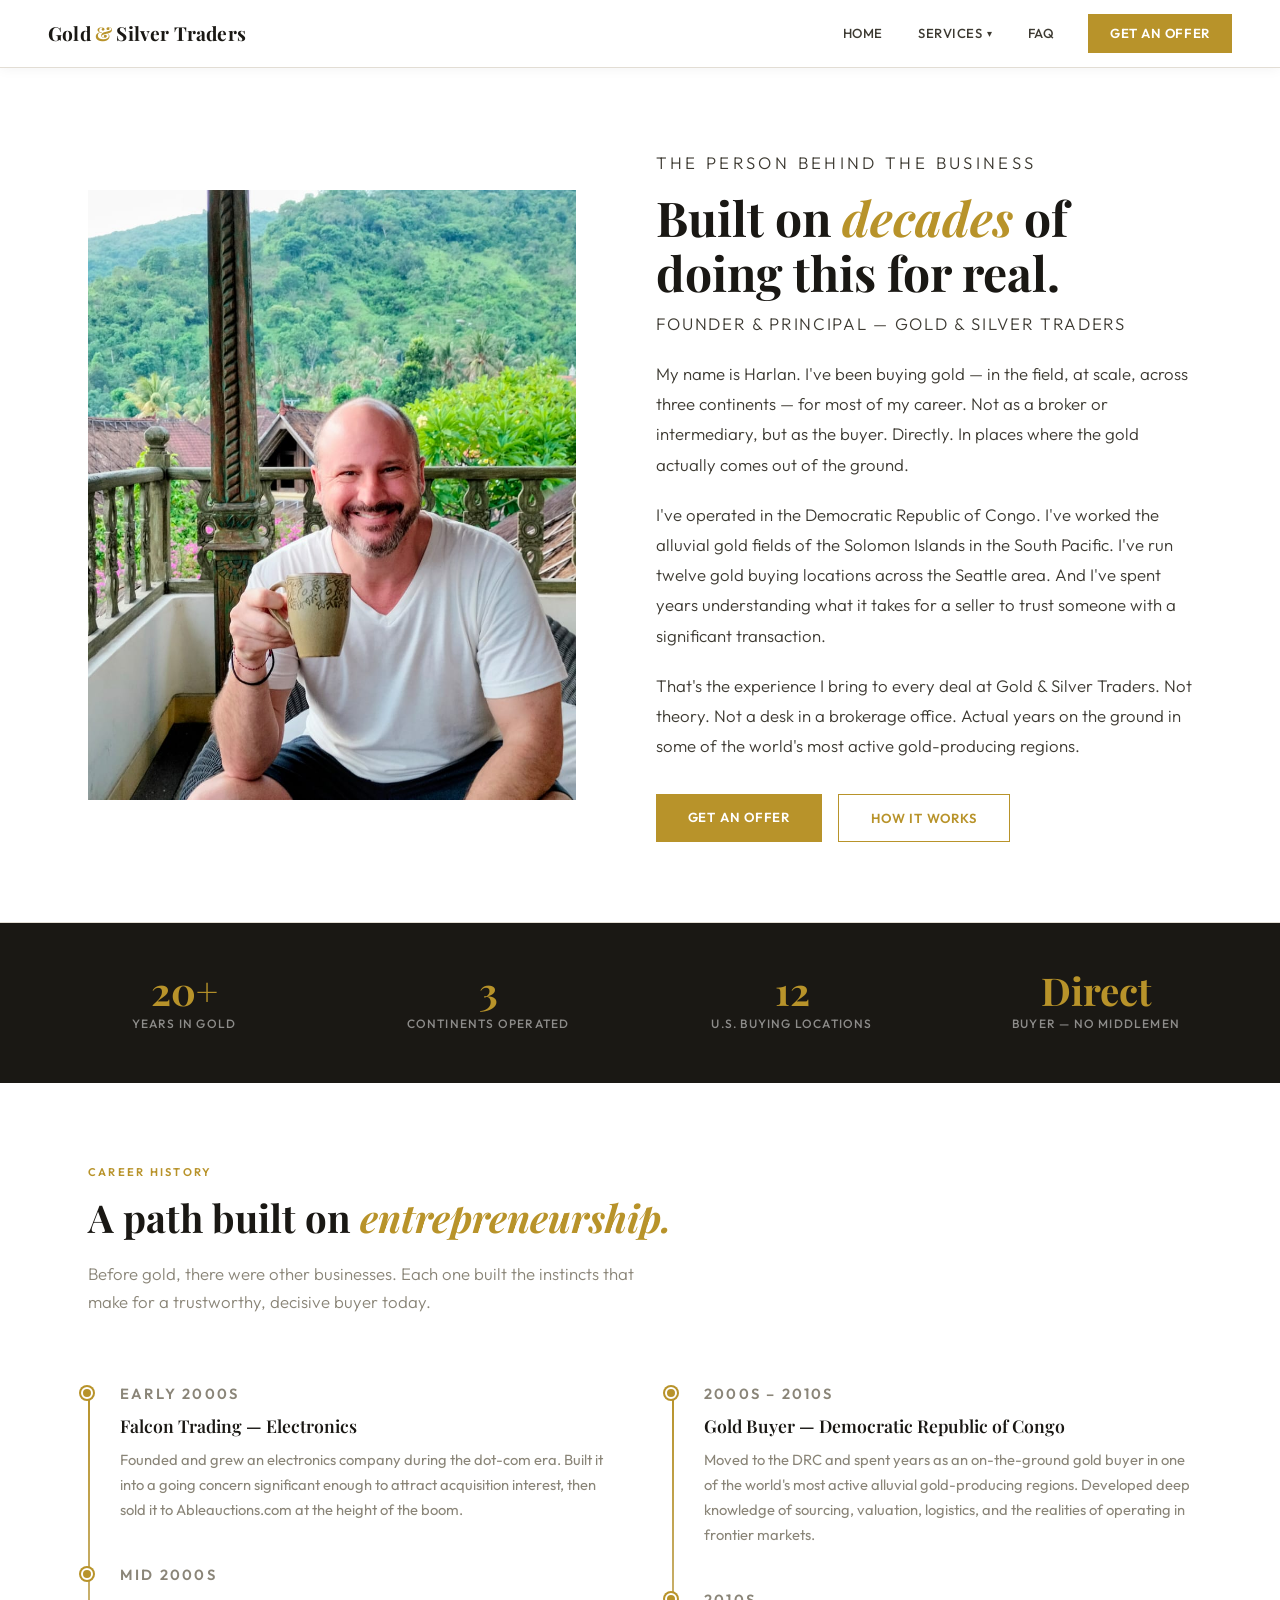
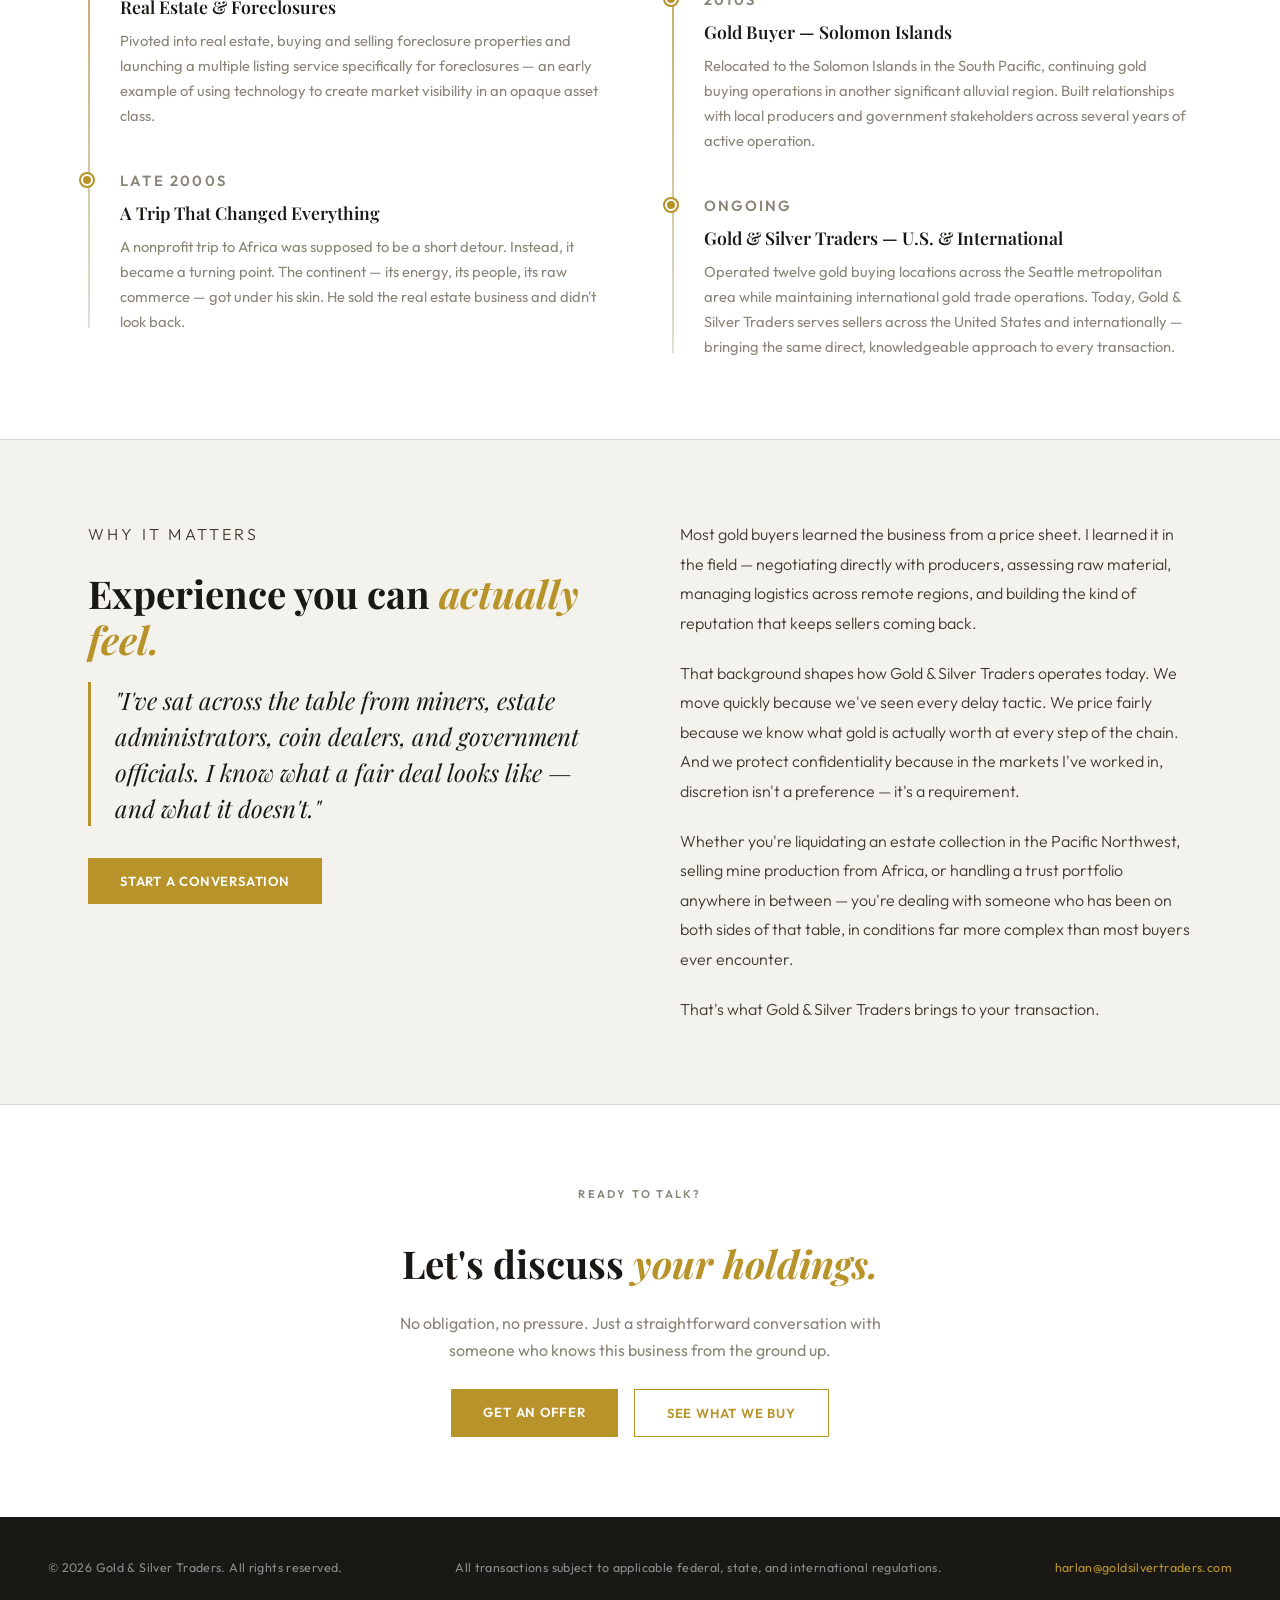
==== about.html @ 490fad1b "Add files via upload" ====
<!DOCTYPE html>
<html lang="en">
<head>
  <meta charset="UTF-8" />
  <meta name="viewport" content="width=device-width, initial-scale=1.0" />

  <!-- Primary SEO -->
  <title>About Harlan | Gold Buyer with 20+ Years Experience | Gold & Silver Traders</title>
  <meta name="description" content="Meet Harlan, founder of Gold & Silver Traders. A seasoned entrepreneur and gold buyer with hands-on experience in the Congo, Solomon Islands, and across the U.S. — bringing decades of real-world expertise to every transaction." />
  <meta name="keywords" content="gold buyer biography, experienced gold buyer, gold trader Africa, Solomon Islands gold buyer, gold buying expert, who buys gold in bulk, gold and silver traders about" />
  <link rel="canonical" href="https://www.goldsilvertraders.com/about.html" />
  <meta name="robots" content="index, follow" />
  <meta name="author" content="Gold & Silver Traders" />

  <!-- Open Graph -->
  <meta property="og:type" content="profile" />
  <meta property="og:title" content="About Harlan | Gold & Silver Traders" />
  <meta property="og:description" content="From the Congo to the Solomon Islands to Seattle — a gold buyer with real-world expertise spanning three continents." />
  <meta property="og:url" content="https://www.goldsilvertraders.com/about.html" />
  <meta property="og:site_name" content="Gold & Silver Traders" />
  <meta property="og:image" content="https://www.goldsilvertraders.com/harlan.jpeg" />

  <!-- Twitter Card -->
  <meta name="twitter:card" content="summary_large_image" />
  <meta name="twitter:title" content="About Harlan | Gold & Silver Traders" />
  <meta name="twitter:description" content="From the Congo to the Solomon Islands to Seattle — a gold buyer with real-world expertise spanning three continents." />
  <meta name="twitter:image" content="https://www.goldsilvertraders.com/harlan.jpeg" />

  <!-- Structured Data -->
  <script type="application/ld+json">
  {
    "@context": "https://schema.org",
    "@type": "Person",
    "name": "Harlan",
    "jobTitle": "Founder & Principal Gold Buyer",
    "worksFor": {
      "@type": "Organization",
      "name": "Gold & Silver Traders",
      "url": "https://www.goldsilvertraders.com"
    },
    "email": "harlan@goldsilvertraders.com",
    "description": "Entrepreneur and gold buyer with over two decades of experience operating in the Congo, Solomon Islands, and the United States.",
    "knowsAbout": ["Gold buying", "Precious metals trading", "Alluvial gold", "Bulk gold acquisition", "International gold trade"]
  }
  </script>

  <!-- Google tag (gtag.js) -->
  <script async src="https://www.googletagmanager.com/gtag/js?id=G-3B2HX35TWG"></script>
  <script>
    window.dataLayer = window.dataLayer || [];
    function gtag(){dataLayer.push(arguments);}
    gtag("js", new Date());
    gtag("config", "G-3B2HX35TWG");
  </script>

  <link rel="stylesheet" href="style.css" />

  <style>
    .about-hero {
      background: var(--white);
      border-bottom: 1px solid var(--border);
    }

    .about-hero-inner {
      max-width: 1200px;
      margin: 0 auto;
      padding: 5rem 3rem;
      display: grid;
      grid-template-columns: 1fr 1.1fr;
      gap: 5rem;
      align-items: center;
    }

    .about-photo-wrap {
      position: relative;
    }

    .about-photo-wrap img {
      width: 100%;
      display: block;
      object-fit: cover;
      aspect-ratio: 4/5;
    }

    .about-photo-wrap::after {
      content: '';
      position: absolute;
      bottom: -12px;
      right: -12px;
      width: 100%;
      height: 100%;
      border: 2px solid var(--gold-rule);
      z-index: -1;
    }

    .about-intro .section-label {
      margin-bottom: 0.75rem;
    }

    .about-intro h1 {
      font-family: 'Playfair Display', serif;
      font-size: clamp(2.2rem, 4vw, 3rem);
      font-weight: 700;
      color: var(--ink);
      line-height: 1.15;
      margin-bottom: 0.5rem;
    }

    .about-intro h1 em {
      font-style: italic;
      color: var(--gold);
    }

    .about-subtitle {
      font-family: 'Outfit', sans-serif;
      font-size: 0.82rem;
      font-weight: 600;
      letter-spacing: 0.1em;
      text-transform: uppercase;
      color: var(--muted);
      margin-bottom: 2rem;
    }

    .about-intro p {
      font-size: 1.05rem;
      color: var(--text);
      line-height: 1.8;
      font-weight: 300;
      margin-bottom: 1.25rem;
    }

    /* Timeline */
    .timeline {
      position: relative;
      padding-left: 2rem;
      margin-top: 1rem;
    }

    .timeline::before {
      content: '';
      position: absolute;
      left: 0;
      top: 6px;
      bottom: 6px;
      width: 2px;
      background: linear-gradient(to bottom, var(--gold), var(--border));
    }

    .timeline-item {
      position: relative;
      padding-bottom: 2.5rem;
    }

    .timeline-item:last-child {
      padding-bottom: 0;
    }

    .timeline-item::before {
      content: '';
      position: absolute;
      left: -2.45rem;
      top: 6px;
      width: 12px;
      height: 12px;
      border-radius: 50%;
      background: var(--gold);
      border: 2px solid var(--white);
      box-shadow: 0 0 0 2px var(--gold);
    }

    .timeline-date {
      font-family: 'Outfit', sans-serif;
      font-size: 0.68rem;
      font-weight: 600;
      letter-spacing: 0.15em;
      text-transform: uppercase;
      color: var(--gold);
      margin-bottom: 0.3rem;
    }

    .timeline-item h3 {
      font-family: 'Playfair Display', serif;
      font-size: 1.1rem;
      font-weight: 600;
      color: var(--ink);
      margin-bottom: 0.4rem;
    }

    .timeline-item p {
      font-size: 0.92rem;
      color: var(--muted);
      line-height: 1.7;
    }

    /* Stats bar */
    .stats-bar {
      background: var(--ink);
      padding: 3rem;
    }

    .stats-bar-inner {
      max-width: 1200px;
      margin: 0 auto;
      display: grid;
      grid-template-columns: repeat(auto-fit, minmax(180px, 1fr));
      gap: 2rem;
      text-align: center;
    }

    .stat-block {
      display: flex;
      flex-direction: column;
      gap: 0.3rem;
    }

    .stat-block .num {
      font-family: 'Playfair Display', serif;
      font-size: 2.4rem;
      font-weight: 700;
      color: var(--gold);
      line-height: 1;
    }

    .stat-block .label {
      font-size: 0.75rem;
      font-weight: 500;
      letter-spacing: 0.1em;
      text-transform: uppercase;
      color: rgba(255,255,255,0.5);
    }

    /* Philosophy */
    .philosophy {
      background: var(--bg-section);
      border-top: 1px solid var(--border);
      border-bottom: 1px solid var(--border);
    }

    .philosophy-inner {
      max-width: 1200px;
      margin: 0 auto;
      padding: 5rem 3rem;
      display: grid;
      grid-template-columns: 1fr 1fr;
      gap: 5rem;
      align-items: start;
    }

    .philosophy-inner p {
      font-size: 1rem;
      color: var(--text);
      line-height: 1.85;
      font-weight: 300;
      margin-bottom: 1.25rem;
    }

    .philosophy-inner p:last-child { margin-bottom: 0; }

    .pull-quote {
      font-family: 'Playfair Display', serif;
      font-size: 1.5rem;
      font-style: italic;
      color: var(--ink);
      line-height: 1.5;
      border-left: 3px solid var(--gold);
      padding-left: 1.5rem;
      margin-bottom: 2rem;
    }

    /* CTA section */
    .about-cta {
      max-width: 1200px;
      margin: 0 auto;
      padding: 5rem 3rem;
      display: flex;
      flex-direction: column;
      align-items: center;
      text-align: center;
      gap: 1.5rem;
    }

    .about-cta h2 { margin-bottom: 0; }
    .about-cta p { max-width: 500px; color: var(--muted); }

    /* Responsive */
    @media (max-width: 860px) {
      .about-hero-inner { grid-template-columns: 1fr; padding: 3rem 1.5rem; gap: 2.5rem; }
      .about-photo-wrap::after { display: none; }
      .about-photo-wrap img { aspect-ratio: 4/3; }
      .philosophy-inner { grid-template-columns: 1fr; padding: 3.5rem 1.5rem; gap: 2rem; }
      .stats-bar { padding: 2.5rem 1.5rem; }
      .about-cta { padding: 3.5rem 1.5rem; }
    }
  </style>
</head>
<body>

  <nav id="site-nav"></nav>

  <!-- ABOUT HERO -->
  <div class="about-hero">
    <div class="about-hero-inner">

      <div class="about-photo-wrap">
        <img src="harlan.jpeg" alt="Harlan, founder of Gold & Silver Traders, photographed in Indonesia" />
      </div>

      <div class="about-intro">
        <p class="section-label">The Person Behind the Business</p>
        <h1>Built on <em>decades</em> of doing this for real.</h1>
        <p class="about-subtitle">Founder &amp; Principal — Gold &amp; Silver Traders</p>

        <p>My name is Harlan. I've been buying gold — in the field, at scale, across three continents — for most of my career. Not as a broker or intermediary, but as the buyer. Directly. In places where the gold actually comes out of the ground.</p>

        <p>I've operated in the Democratic Republic of Congo. I've worked the alluvial gold fields of the Solomon Islands in the South Pacific. I've run twelve gold buying locations across the Seattle area. And I've spent years understanding what it takes for a seller to trust someone with a significant transaction.</p>

        <p>That's the experience I bring to every deal at Gold &amp; Silver Traders. Not theory. Not a desk in a brokerage office. Actual years on the ground in some of the world's most active gold-producing regions.</p>

        <div style="margin-top: 2rem; display: flex; gap: 1rem; flex-wrap: wrap;">
          <a href="contact.html" class="btn-primary">Get an Offer</a>
          <a href="how-it-works.html" class="btn-outline">How It Works</a>
        </div>
      </div>

    </div>
  </div>

  <!-- STATS BAR -->
  <div class="stats-bar">
    <div class="stats-bar-inner">
      <div class="stat-block">
        <span class="num">20+</span>
        <span class="label">Years in Gold</span>
      </div>
      <div class="stat-block">
        <span class="num">3</span>
        <span class="label">Continents Operated</span>
      </div>
      <div class="stat-block">
        <span class="num">12</span>
        <span class="label">U.S. Buying Locations</span>
      </div>
      <div class="stat-block">
        <span class="num">Direct</span>
        <span class="label">Buyer — No Middlemen</span>
      </div>
    </div>
  </div>

  <!-- TIMELINE -->
  <div class="section-light">
    <div class="section-inner">
      <p class="section-label">Career History</p>
      <h2>A path built on <em>entrepreneurship.</em></h2>
      <p class="section-lead">Before gold, there were other businesses. Each one built the instincts that make for a trustworthy, decisive buyer today.</p>

      <div style="display: grid; grid-template-columns: 1fr 1fr; gap: 4rem; margin-top: 2rem; align-items: start;">
        <div class="timeline">

          <div class="timeline-item">
            <p class="timeline-date">Early 2000s</p>
            <h3>Falcon Trading — Electronics</h3>
            <p>Founded and grew an electronics company during the dot-com era. Built it into a going concern significant enough to attract acquisition interest, then sold it to Ableauctions.com at the height of the boom.</p>
          </div>

          <div class="timeline-item">
            <p class="timeline-date">Mid 2000s</p>
            <h3>Real Estate & Foreclosures</h3>
            <p>Pivoted into real estate, buying and selling foreclosure properties and launching a multiple listing service specifically for foreclosures — an early example of using technology to create market visibility in an opaque asset class.</p>
          </div>

          <div class="timeline-item">
            <p class="timeline-date">Late 2000s</p>
            <h3>A Trip That Changed Everything</h3>
            <p>A nonprofit trip to Africa was supposed to be a short detour. Instead, it became a turning point. The continent — its energy, its people, its raw commerce — got under his skin. He sold the real estate business and didn't look back.</p>
          </div>

        </div>

        <div class="timeline">

          <div class="timeline-item">
            <p class="timeline-date">2000s – 2010s</p>
            <h3>Gold Buyer — Democratic Republic of Congo</h3>
            <p>Moved to the DRC and spent years as an on-the-ground gold buyer in one of the world's most active alluvial gold-producing regions. Developed deep knowledge of sourcing, valuation, logistics, and the realities of operating in frontier markets.</p>
          </div>

          <div class="timeline-item">
            <p class="timeline-date">2010s</p>
            <h3>Gold Buyer — Solomon Islands</h3>
            <p>Relocated to the Solomon Islands in the South Pacific, continuing gold buying operations in another significant alluvial region. Built relationships with local producers and government stakeholders across several years of active operation.</p>
          </div>

          <div class="timeline-item">
            <p class="timeline-date">Ongoing</p>
            <h3>Gold &amp; Silver Traders — U.S. &amp; International</h3>
            <p>Operated twelve gold buying locations across the Seattle metropolitan area while maintaining international gold trade operations. Today, Gold &amp; Silver Traders serves sellers across the United States and internationally — bringing the same direct, knowledgeable approach to every transaction.</p>
          </div>

        </div>
      </div>
    </div>
  </div>

  <!-- PHILOSOPHY -->
  <div class="philosophy">
    <div class="philosophy-inner">
      <div>
        <p class="section-label">Why It Matters</p>
        <h2>Experience you can <em>actually feel.</em></h2>
        <div class="pull-quote">
          "I've sat across the table from miners, estate administrators, coin dealers, and government officials. I know what a fair deal looks like — and what it doesn't."
        </div>
        <a href="contact.html" class="btn-primary">Start a Conversation</a>
      </div>
      <div>
        <p>Most gold buyers learned the business from a price sheet. I learned it in the field — negotiating directly with producers, assessing raw material, managing logistics across remote regions, and building the kind of reputation that keeps sellers coming back.</p>
        <p>That background shapes how Gold &amp; Silver Traders operates today. We move quickly because we've seen every delay tactic. We price fairly because we know what gold is actually worth at every step of the chain. And we protect confidentiality because in the markets I've worked in, discretion isn't a preference — it's a requirement.</p>
        <p>Whether you're liquidating an estate collection in the Pacific Northwest, selling mine production from Africa, or handling a trust portfolio anywhere in between — you're dealing with someone who has been on both sides of that table, in conditions far more complex than most buyers ever encounter.</p>
        <p>That's what Gold &amp; Silver Traders brings to your transaction.</p>
      </div>
    </div>
  </div>

  <!-- CTA -->
  <div class="section-light">
    <div class="about-cta">
      <p class="section-label">Ready to Talk?</p>
      <h2>Let's discuss <em>your holdings.</em></h2>
      <p>No obligation, no pressure. Just a straightforward conversation with someone who knows this business from the ground up.</p>
      <div style="display: flex; gap: 1rem; flex-wrap: wrap; justify-content: center;">
        <a href="contact.html" class="btn-primary">Get an Offer</a>
        <a href="what-we-buy.html" class="btn-outline">See What We Buy</a>
      </div>
    </div>
  </div>

  <footer id="site-footer"></footer>

  <script src="shared.js"></script>
  <script>renderNav('about'); renderFooter();</script>
</body>
</html>
---- style.css ----
/* ── GOOGLE FONTS ── */
@import url('https://fonts.googleapis.com/css2?family=Playfair+Display:wght@400;600;700&family=Outfit:wght@300;400;500;600&display=swap');

/* ── VARIABLES ── */
:root {
  --gold:        #B8932A;
  --gold-light:  #D4A940;
  --gold-pale:   #F5EDD6;
  --gold-rule:   rgba(184,147,42,0.2);
  --white:       #FFFFFF;
  --bg:          #FAFAF8;
  --bg-section:  #F4F2ED;
  --ink:         #1A1814;
  --text:        #3D3A32;
  --muted:       #8A8578;
  --border:      #E2DDD4;
}

*, *::before, *::after { box-sizing: border-box; margin: 0; padding: 0; }
html { scroll-behavior: smooth; }

body {
  background: var(--bg);
  color: var(--text);
  font-family: 'Outfit', sans-serif;
  font-size: 16px;
  line-height: 1.7;
}

/* ── NAV ── */
nav {
  position: sticky;
  top: 0;
  z-index: 900;
  background: var(--white);
  border-bottom: 1px solid var(--border);
  display: flex;
  justify-content: space-between;
  align-items: center;
  padding: 0 3rem;
  height: 68px;
  box-shadow: 0 1px 12px rgba(0,0,0,0.05);
}

.nav-logo {
  font-family: 'Playfair Display', serif;
  font-size: 1.2rem;
  font-weight: 700;
  color: var(--ink);
  text-decoration: none;
  letter-spacing: 0.01em;
}

.nav-logo span { color: var(--gold); }

.nav-links {
  display: flex;
  align-items: center;
  gap: 0;
  list-style: none;
}

.nav-links > li {
  position: relative;
}

.nav-links > li > a {
  display: flex;
  align-items: center;
  gap: 0.3rem;
  padding: 0 1.1rem;
  height: 68px;
  font-size: 0.82rem;
  font-weight: 500;
  letter-spacing: 0.04em;
  text-transform: uppercase;
  color: var(--text);
  text-decoration: none;
  transition: color 0.2s;
  white-space: nowrap;
}

.nav-links > li > a:hover,
.nav-links > li > a.active { color: var(--gold); }

.nav-links > li > a .chevron {
  font-size: 0.6rem;
  transition: transform 0.2s;
}

/* Dropdown */
.dropdown {
  position: absolute;
  top: 100%;
  left: 0;
  background: var(--white);
  border: 1px solid var(--border);
  border-top: 2px solid var(--gold);
  min-width: 200px;
  box-shadow: 0 8px 32px rgba(0,0,0,0.1);
  opacity: 0;
  pointer-events: none;
  transform: translateY(6px);
  transition: opacity 0.2s, transform 0.2s;
}

.nav-links > li:hover .dropdown {
  opacity: 1;
  pointer-events: all;
  transform: translateY(0);
}

.nav-links > li:hover .chevron {
  transform: rotate(180deg);
}

.dropdown a {
  display: block;
  padding: 0.75rem 1.25rem;
  font-size: 0.82rem;
  font-weight: 400;
  color: var(--text);
  text-decoration: none;
  border-bottom: 1px solid var(--border);
  transition: background 0.15s, color 0.15s;
}
.dropdown a:last-child { border-bottom: none; }
.dropdown a:hover { background: var(--gold-pale); color: var(--gold); }

.nav-cta {
  margin-left: 1rem;
  padding: 0.55rem 1.4rem !important;
  height: auto !important;
  background: var(--gold) !important;
  color: var(--white) !important;
  font-weight: 600 !important;
  transition: background 0.2s !important;
}
.nav-cta:hover { background: var(--gold-light) !important; color: var(--white) !important; }

/* Mobile nav toggle */
.nav-toggle {
  display: none;
  background: none;
  border: none;
  cursor: pointer;
  flex-direction: column;
  gap: 5px;
  padding: 4px;
}
.nav-toggle span {
  display: block;
  width: 24px;
  height: 2px;
  background: var(--ink);
  transition: all 0.2s;
}

/* ── HERO ── */
.hero {
  background: var(--white);
  border-bottom: 1px solid var(--border);
  padding: 6rem 3rem 5rem;
  display: grid;
  grid-template-columns: 1fr 1fr;
  gap: 4rem;
  align-items: center;
  max-width: 1200px;
  margin: 0 auto;
}

.hero-eyebrow {
  font-size: 0.72rem;
  font-weight: 600;
  letter-spacing: 0.18em;
  text-transform: uppercase;
  color: var(--gold);
  margin-bottom: 1.25rem;
}

.hero h1 {
  font-family: 'Playfair Display', serif;
  font-size: clamp(2.4rem, 4vw, 3.5rem);
  font-weight: 700;
  line-height: 1.15;
  color: var(--ink);
  margin-bottom: 1.5rem;
}

.hero h1 em {
  font-style: italic;
  color: var(--gold);
}

.hero-body {
  font-size: 1.05rem;
  color: var(--muted);
  margin-bottom: 2.5rem;
  max-width: 440px;
  font-weight: 300;
}

.hero-cta-group {
  display: flex;
  gap: 1rem;
  flex-wrap: wrap;
}

.hero-visual {
  background: var(--bg-section);
  border: 1px solid var(--border);
  border-left: 4px solid var(--gold);
  padding: 2.5rem;
  display: flex;
  flex-direction: column;
  gap: 1.5rem;
}

.stat-row {
  display: flex;
  flex-direction: column;
  gap: 0.25rem;
  padding-bottom: 1.5rem;
  border-bottom: 1px solid var(--border);
}
.stat-row:last-child { border-bottom: none; padding-bottom: 0; }

.stat-num {
  font-family: 'Playfair Display', serif;
  font-size: 2.2rem;
  font-weight: 700;
  color: var(--gold);
  line-height: 1;
}

.stat-label {
  font-size: 0.8rem;
  font-weight: 500;
  letter-spacing: 0.08em;
  text-transform: uppercase;
  color: var(--muted);
}

/* ── BUTTONS ── */
.btn-primary {
  display: inline-block;
  padding: 0.75rem 2rem;
  background: var(--gold);
  color: var(--white);
  font-family: 'Outfit', sans-serif;
  font-size: 0.82rem;
  font-weight: 600;
  letter-spacing: 0.06em;
  text-transform: uppercase;
  text-decoration: none;
  transition: background 0.2s, transform 0.15s;
}
.btn-primary:hover { background: var(--gold-light); transform: translateY(-1px); }

.btn-outline {
  display: inline-block;
  padding: 0.75rem 2rem;
  border: 1.5px solid var(--gold);
  color: var(--gold);
  font-family: 'Outfit', sans-serif;
  font-size: 0.82rem;
  font-weight: 600;
  letter-spacing: 0.06em;
  text-transform: uppercase;
  text-decoration: none;
  transition: all 0.2s;
}
.btn-outline:hover { background: var(--gold); color: var(--white); transform: translateY(-1px); }

/* ── SECTION WRAPPERS ── */
.section-light { background: var(--white); }
.section-tinted { background: var(--bg-section); }

.section-inner {
  max-width: 1200px;
  margin: 0 auto;
  padding: 5rem 3rem;
}

.section-label {
  font-size: 0.7rem;
  font-weight: 600;
  letter-spacing: 0.2em;
  text-transform: uppercase;
  color: var(--gold);
  margin-bottom: 0.75rem;
}

h2 {
  font-family: 'Playfair Display', serif;
  font-size: clamp(1.8rem, 3vw, 2.6rem);
  font-weight: 700;
  color: var(--ink);
  line-height: 1.2;
  margin-bottom: 1.25rem;
}

h2 em { font-style: italic; color: var(--gold); }

.section-lead {
  font-size: 1.05rem;
  color: var(--muted);
  font-weight: 300;
  max-width: 560px;
  margin-bottom: 3rem;
}

/* ── CARDS ── */
.card-grid {
  display: grid;
  grid-template-columns: repeat(auto-fit, minmax(260px, 1fr));
  gap: 1.5rem;
  margin-top: 2.5rem;
}

.card {
  background: var(--white);
  border: 1px solid var(--border);
  border-top: 3px solid var(--gold);
  padding: 2rem;
  transition: box-shadow 0.2s, transform 0.2s;
}
.card:hover { box-shadow: 0 8px 32px rgba(0,0,0,0.08); transform: translateY(-2px); }

.card-num {
  font-size: 0.65rem;
  font-weight: 600;
  letter-spacing: 0.15em;
  color: var(--gold);
  margin-bottom: 0.75rem;
}

.card h3 {
  font-family: 'Playfair Display', serif;
  font-size: 1.15rem;
  font-weight: 600;
  color: var(--ink);
  margin-bottom: 0.6rem;
}

.card p {
  font-size: 0.9rem;
  color: var(--muted);
  line-height: 1.7;
}

/* ── GOLD STRIP ── */
.gold-strip {
  background: var(--gold);
  color: var(--white);
  text-align: center;
  padding: 1.5rem 3rem;
  font-size: 0.9rem;
  font-weight: 500;
  letter-spacing: 0.03em;
}

.gold-strip strong { font-weight: 700; }

/* ── FAQ ── */
.faq-list { display: flex; flex-direction: column; }

.faq-item {
  border-bottom: 1px solid var(--border);
}

.faq-q {
  display: flex;
  justify-content: space-between;
  align-items: center;
  padding: 1.4rem 0;
  font-family: 'Playfair Display', serif;
  font-size: 1.05rem;
  font-weight: 600;
  color: var(--ink);
  cursor: pointer;
  gap: 1rem;
}

.faq-q .faq-icon {
  flex-shrink: 0;
  width: 24px;
  height: 24px;
  border: 1.5px solid var(--gold);
  color: var(--gold);
  display: flex;
  align-items: center;
  justify-content: center;
  font-size: 1rem;
  font-family: 'Outfit', sans-serif;
  font-weight: 300;
  transition: background 0.2s;
}

.faq-item.open .faq-q .faq-icon {
  background: var(--gold);
  color: var(--white);
}

.faq-a {
  display: none;
  padding-bottom: 1.4rem;
  font-size: 0.95rem;
  color: var(--muted);
  line-height: 1.8;
  max-width: 680px;
}

.faq-item.open .faq-a { display: block; }

/* ── CONTACT FORM ── */
.contact-grid {
  display: grid;
  grid-template-columns: 1fr 1.4fr;
  gap: 4rem;
  align-items: start;
}

.contact-info h2 { margin-bottom: 1rem; }
.contact-info p { color: var(--muted); font-size: 0.98rem; margin-bottom: 2rem; }

.contact-detail { display: flex; flex-direction: column; gap: 1.25rem; }

.c-row { display: flex; flex-direction: column; gap: 0.2rem; }

.c-label {
  font-size: 0.65rem;
  font-weight: 600;
  letter-spacing: 0.18em;
  text-transform: uppercase;
  color: var(--gold);
}

.c-value {
  font-family: 'Playfair Display', serif;
  font-size: 1.05rem;
  color: var(--ink);
}
.c-value a { color: var(--ink); text-decoration: none; }
.c-value a:hover { color: var(--gold); }

.form-card {
  background: var(--white);
  border: 1px solid var(--border);
  padding: 2.5rem;
}

.form-card h3 {
  font-family: 'Playfair Display', serif;
  font-size: 1.3rem;
  font-weight: 600;
  color: var(--ink);
  margin-bottom: 1.75rem;
  padding-bottom: 1rem;
  border-bottom: 1px solid var(--border);
}

.form-row { display: flex; flex-direction: column; gap: 1.1rem; }

.form-field { display: flex; flex-direction: column; gap: 0.35rem; }

label {
  font-size: 0.7rem;
  font-weight: 600;
  letter-spacing: 0.1em;
  text-transform: uppercase;
  color: var(--muted);
}

input, select, textarea {
  background: var(--bg);
  border: 1px solid var(--border);
  color: var(--ink);
  font-family: 'Outfit', sans-serif;
  font-size: 0.95rem;
  padding: 0.7rem 0.9rem;
  outline: none;
  transition: border-color 0.2s;
  width: 100%;
}
input:focus, select:focus, textarea:focus { border-color: var(--gold); }
textarea { min-height: 110px; resize: vertical; }

.form-submit {
  margin-top: 0.5rem;
  width: 100%;
  padding: 0.9rem;
  background: var(--gold);
  color: var(--white);
  border: none;
  font-family: 'Outfit', sans-serif;
  font-size: 0.82rem;
  font-weight: 600;
  letter-spacing: 0.1em;
  text-transform: uppercase;
  cursor: pointer;
  transition: background 0.2s;
}
.form-submit:hover { background: var(--gold-light); }

/* ── PAGE HERO (inner pages) ── */
.page-hero {
  background: var(--ink);
  padding: 4rem 3rem;
  text-align: center;
}

.page-hero h1 {
  font-family: 'Playfair Display', serif;
  font-size: clamp(2rem, 4vw, 3rem);
  font-weight: 700;
  color: var(--white);
  margin-bottom: 0.75rem;
}

.page-hero h1 em { font-style: italic; color: var(--gold-light); }

.page-hero p {
  font-size: 1rem;
  color: rgba(255,255,255,0.6);
  max-width: 520px;
  margin: 0 auto;
  font-weight: 300;
}

/* ── FOOTER ── */
footer {
  background: var(--ink);
  color: rgba(255,255,255,0.5);
  padding: 2.5rem 3rem;
  display: flex;
  justify-content: space-between;
  align-items: center;
  flex-wrap: wrap;
  gap: 1rem;
}

footer a { color: var(--gold); text-decoration: none; }
footer a:hover { text-decoration: underline; }

footer p { font-size: 0.78rem; letter-spacing: 0.03em; }

/* ── ANIMATIONS ── */
@keyframes fadeUp {
  from { opacity: 0; transform: translateY(20px); }
  to   { opacity: 1; transform: translateY(0); }
}
.fade-up { animation: fadeUp 0.7s ease forwards; }
.fade-up-2 { animation: fadeUp 0.7s 0.15s ease forwards; opacity: 0; }
.fade-up-3 { animation: fadeUp 0.7s 0.3s ease forwards; opacity: 0; }

/* ── RESPONSIVE ── */
@media (max-width: 860px) {
  nav { padding: 0 1.5rem; }
  .nav-links { display: none; flex-direction: column; position: absolute; top: 68px; left: 0; right: 0; background: var(--white); border-bottom: 1px solid var(--border); padding: 1rem 0; }
  .nav-links.open { display: flex; }
  .nav-links > li > a { height: auto; padding: 0.75rem 1.5rem; }
  .dropdown { position: static; opacity: 1; pointer-events: all; transform: none; box-shadow: none; border: none; border-left: 3px solid var(--gold-pale); margin-left: 1.5rem; }
  .nav-toggle { display: flex; }
  .hero { grid-template-columns: 1fr; padding: 3rem 1.5rem; gap: 2.5rem; }
  .section-inner { padding: 3.5rem 1.5rem; }
  .contact-grid { grid-template-columns: 1fr; gap: 2.5rem; }
  footer { padding: 2rem 1.5rem; flex-direction: column; align-items: flex-start; }
}
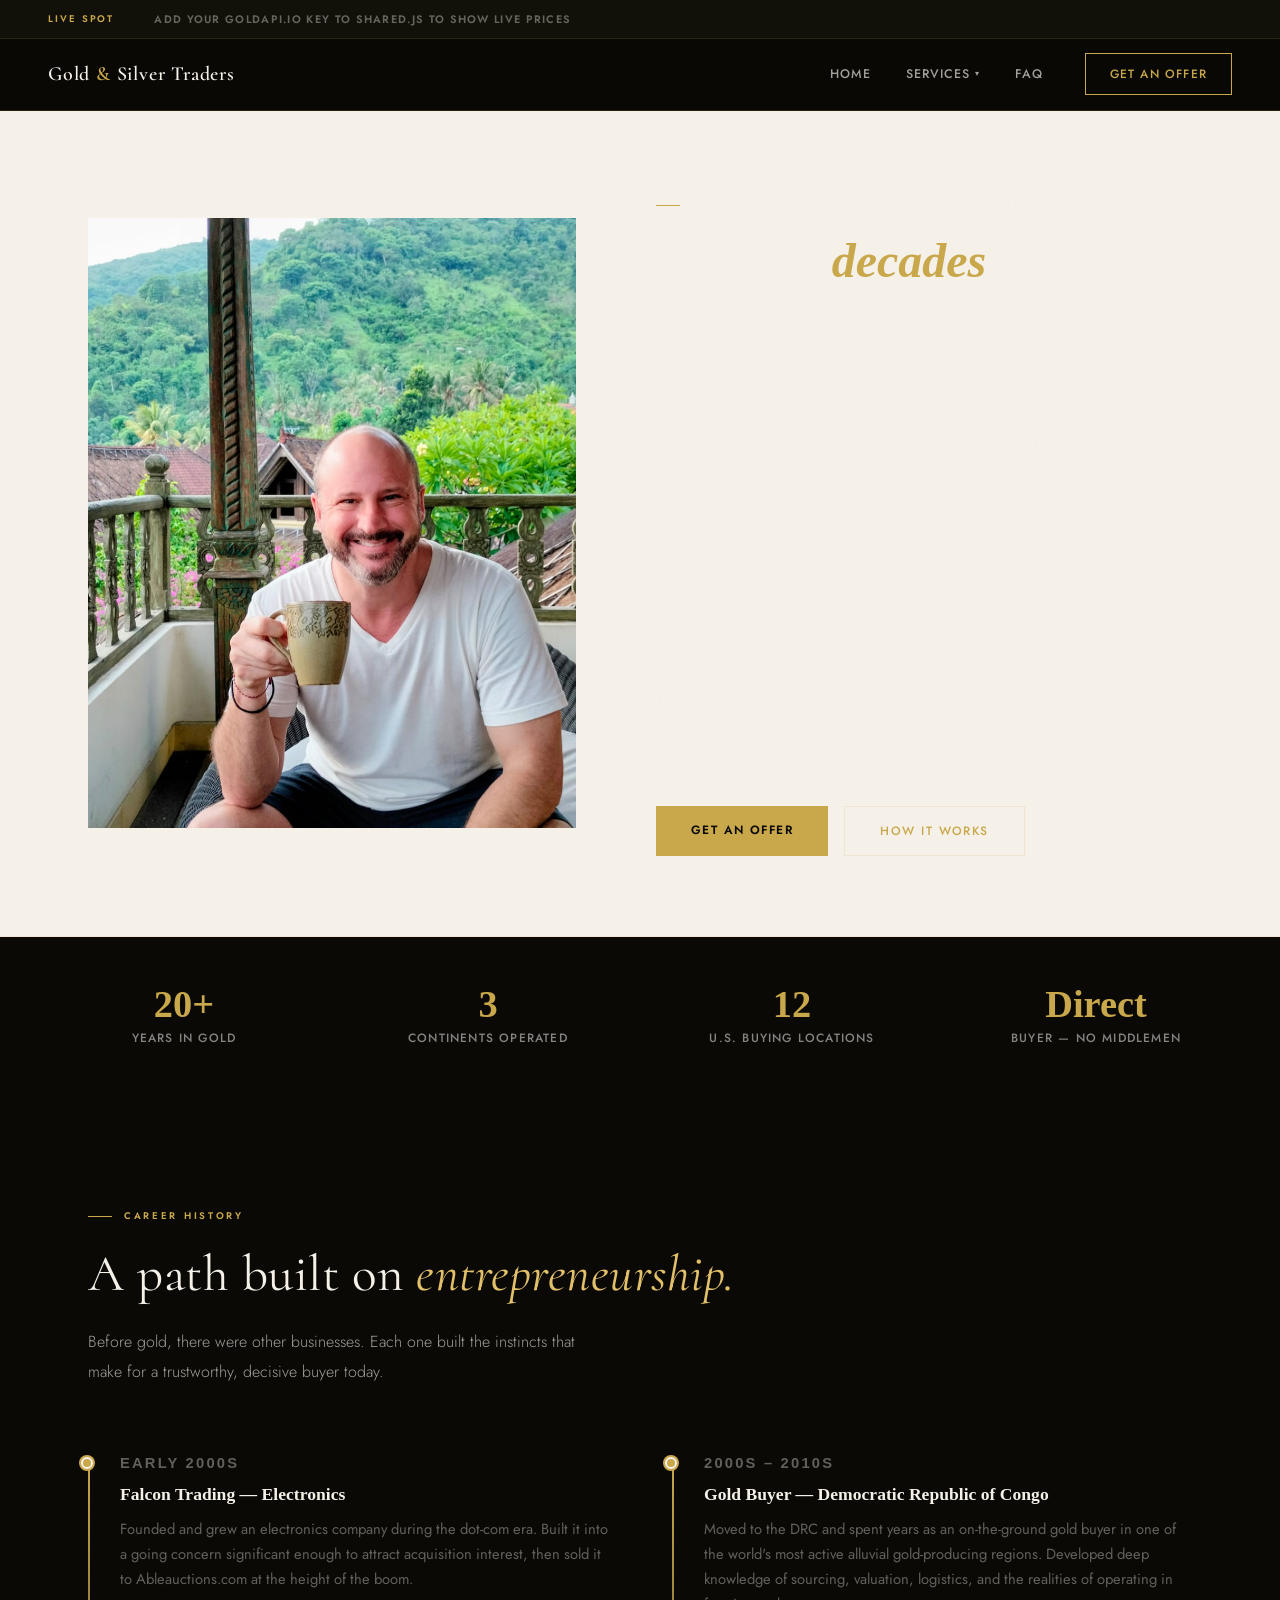
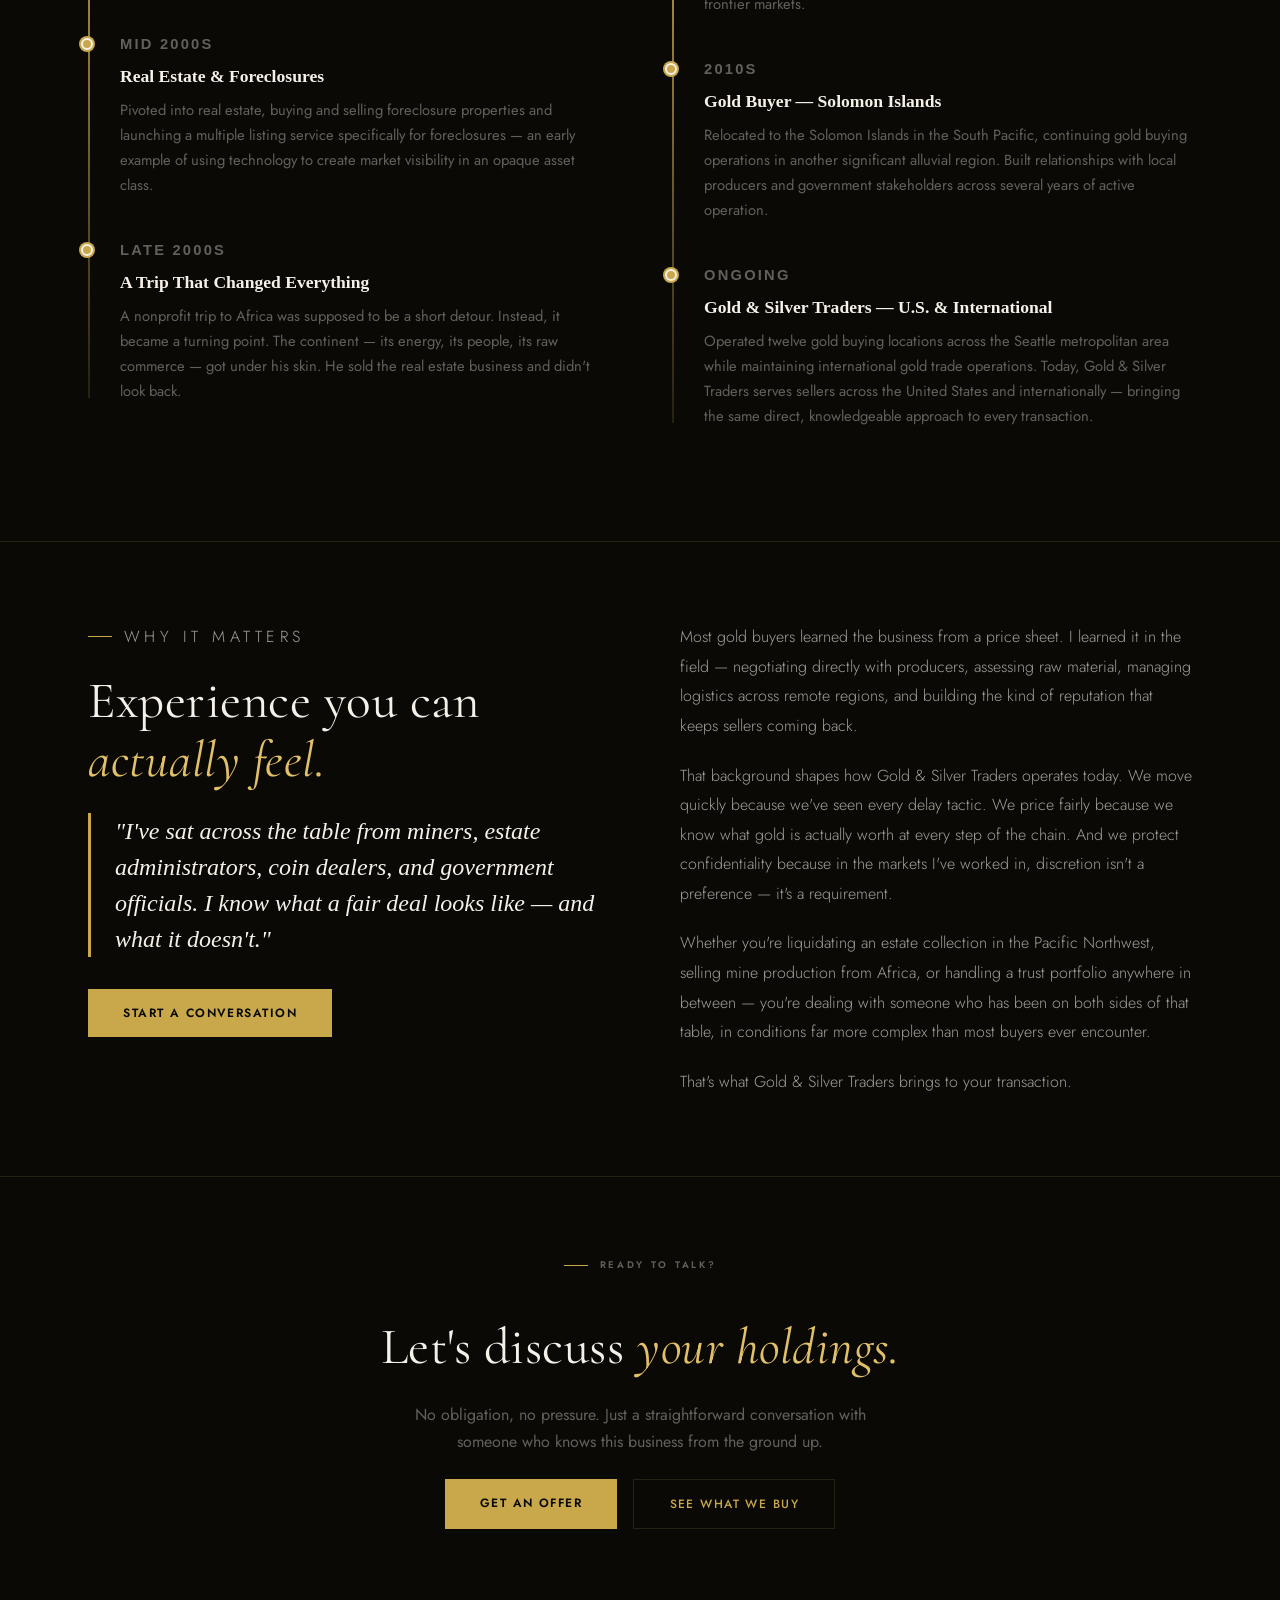
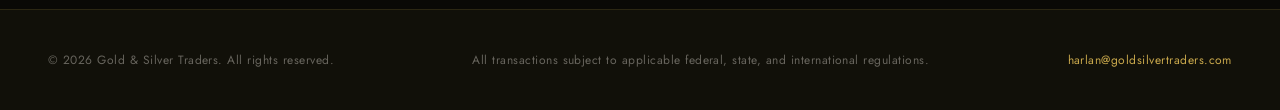
==== commit 87ab843e: "Add files via upload" ====
--- a/about.html
+++ b/about.html
@@ -295,7 +295,15 @@
 </head>
 <body>
 
-  <nav id="site-nav"></nav>
+    <!-- TICKER -->
+  <div class="ticker-bar">
+    <span class="ticker-label"><span class="ticker-dot"></span> Live Spot</span>
+    <div class="ticker-items" id="metals-ticker">
+      <div class="ticker-item"><span class="ticker-metal" style="color:var(--muted)">Loading prices...</span></div>
+    </div>
+  </div>
+
+<nav id="site-nav"></nav>
 
   <!-- ABOUT HERO -->
   <div class="about-hero">
@@ -438,6 +446,6 @@
   <footer id="site-footer"></footer>
 
   <script src="shared.js"></script>
-  <script>renderNav('about'); renderFooter();</script>
+  <script>renderTicker(); renderNav('about'); renderFooter();</script>
 </body>
 </html>
--- a/style.css
+++ b/style.css
@@ -1,30 +1,106 @@
 /* ── GOOGLE FONTS ── */
-@import url('https://fonts.googleapis.com/css2?family=Playfair+Display:wght@400;600;700&family=Outfit:wght@300;400;500;600&display=swap');
-
-/* ── VARIABLES ── */
+@import url('https://fonts.googleapis.com/css2?family=Cormorant:ital,wght@0,300;0,400;0,600;1,300;1,400;1,600&family=Jost:wght@300;400;500;600&display=swap');
+
 :root {
-  --gold:        #B8932A;
-  --gold-light:  #D4A940;
-  --gold-pale:   #F5EDD6;
-  --gold-rule:   rgba(184,147,42,0.2);
-  --white:       #FFFFFF;
-  --bg:          #FAFAF8;
-  --bg-section:  #F4F2ED;
-  --ink:         #1A1814;
-  --text:        #3D3A32;
-  --muted:       #8A8578;
-  --border:      #E2DDD4;
+  --gold:        #C9A84C;
+  --gold-light:  #E2C06A;
+  --gold-pale:   rgba(201,168,76,0.12);
+  --gold-rule:   rgba(201,168,76,0.25);
+  --black:       #0A0906;
+  --dark:        #111009;
+  --card:        #16140C;
+  --border:      rgba(201,168,76,0.15);
+  --border2:     rgba(255,255,255,0.06);
+  --white:       #F5F0E8;
+  --text:        rgba(245,240,232,0.65);
+  --muted:       rgba(245,240,232,0.38);
 }
 
 *, *::before, *::after { box-sizing: border-box; margin: 0; padding: 0; }
 html { scroll-behavior: smooth; }
 
 body {
-  background: var(--bg);
-  color: var(--text);
-  font-family: 'Outfit', sans-serif;
+  background: var(--black);
+  color: var(--white);
+  font-family: 'Jost', sans-serif;
   font-size: 16px;
   line-height: 1.7;
+  overflow-x: hidden;
+}
+
+/* ── TICKER BAR ── */
+.ticker-bar {
+  background: var(--dark);
+  border-bottom: 1px solid var(--border);
+  padding: 0.6rem 3rem;
+  display: flex;
+  align-items: center;
+  gap: 2.5rem;
+  overflow: hidden;
+  position: relative;
+  z-index: 950;
+  flex-wrap: wrap;
+}
+
+.ticker-label {
+  font-family: 'Jost', sans-serif;
+  font-size: 0.6rem;
+  font-weight: 600;
+  letter-spacing: 0.2em;
+  text-transform: uppercase;
+  color: var(--gold);
+  white-space: nowrap;
+  flex-shrink: 0;
+}
+
+.ticker-items {
+  display: flex;
+  gap: 2.5rem;
+  flex-wrap: wrap;
+}
+
+.ticker-item {
+  display: flex;
+  align-items: center;
+  gap: 0.6rem;
+  white-space: nowrap;
+}
+
+.ticker-metal {
+  font-family: 'Jost', sans-serif;
+  font-size: 0.68rem;
+  font-weight: 600;
+  letter-spacing: 0.12em;
+  text-transform: uppercase;
+  color: var(--muted);
+}
+
+.ticker-price {
+  font-family: 'Cormorant', serif;
+  font-size: 1rem;
+  font-weight: 600;
+  color: var(--white);
+}
+
+.ticker-change {
+  font-size: 0.7rem;
+  font-weight: 500;
+  padding: 0.1rem 0.4rem;
+}
+.ticker-change.up   { color: #4ADE80; }
+.ticker-change.down { color: #F87171; }
+
+.ticker-dot {
+  width: 5px; height: 5px;
+  border-radius: 50%;
+  background: var(--gold);
+  animation: pulse 2s infinite;
+  flex-shrink: 0;
+}
+
+@keyframes pulse {
+  0%, 100% { opacity: 1; }
+  50% { opacity: 0.3; }
 }
 
 /* ── NAV ── */
@@ -32,25 +108,25 @@
   position: sticky;
   top: 0;
   z-index: 900;
-  background: var(--white);
+  background: rgba(10,9,6,0.92);
+  backdrop-filter: blur(16px);
+  -webkit-backdrop-filter: blur(16px);
   border-bottom: 1px solid var(--border);
   display: flex;
   justify-content: space-between;
   align-items: center;
   padding: 0 3rem;
-  height: 68px;
-  box-shadow: 0 1px 12px rgba(0,0,0,0.05);
+  height: 72px;
 }
 
 .nav-logo {
-  font-family: 'Playfair Display', serif;
-  font-size: 1.2rem;
-  font-weight: 700;
-  color: var(--ink);
+  font-family: 'Cormorant', serif;
+  font-size: 1.25rem;
+  font-weight: 600;
+  color: var(--white);
   text-decoration: none;
-  letter-spacing: 0.01em;
-}
-
+  letter-spacing: 0.04em;
+}
 .nav-logo span { color: var(--gold); }
 
 .nav-links {
@@ -60,85 +136,79 @@
   list-style: none;
 }
 
-.nav-links > li {
-  position: relative;
-}
+.nav-links > li { position: relative; }
 
 .nav-links > li > a {
   display: flex;
   align-items: center;
   gap: 0.3rem;
   padding: 0 1.1rem;
-  height: 68px;
-  font-size: 0.82rem;
+  height: 72px;
+  font-family: 'Jost', sans-serif;
+  font-size: 0.78rem;
   font-weight: 500;
-  letter-spacing: 0.04em;
+  letter-spacing: 0.08em;
   text-transform: uppercase;
   color: var(--text);
   text-decoration: none;
   transition: color 0.2s;
   white-space: nowrap;
 }
-
 .nav-links > li > a:hover,
-.nav-links > li > a.active { color: var(--gold); }
-
-.nav-links > li > a .chevron {
-  font-size: 0.6rem;
-  transition: transform 0.2s;
-}
-
-/* Dropdown */
+.nav-links > li > a.active { color: var(--gold-light); }
+
+.chevron { font-size: 0.5rem; transition: transform 0.2s; }
+
 .dropdown {
   position: absolute;
   top: 100%;
   left: 0;
-  background: var(--white);
+  background: var(--card);
   border: 1px solid var(--border);
-  border-top: 2px solid var(--gold);
   min-width: 200px;
-  box-shadow: 0 8px 32px rgba(0,0,0,0.1);
+  box-shadow: 0 24px 48px rgba(0,0,0,0.6);
   opacity: 0;
   pointer-events: none;
   transform: translateY(6px);
   transition: opacity 0.2s, transform 0.2s;
 }
-
-.nav-links > li:hover .dropdown {
-  opacity: 1;
-  pointer-events: all;
-  transform: translateY(0);
-}
-
-.nav-links > li:hover .chevron {
-  transform: rotate(180deg);
-}
+.nav-links > li:hover .dropdown { opacity: 1; pointer-events: all; transform: translateY(0); }
+.nav-links > li:hover .chevron { transform: rotate(180deg); }
 
 .dropdown a {
   display: block;
-  padding: 0.75rem 1.25rem;
-  font-size: 0.82rem;
-  font-weight: 400;
+  padding: 0.8rem 1.25rem;
+  font-size: 0.75rem;
+  font-weight: 500;
+  letter-spacing: 0.08em;
+  text-transform: uppercase;
   color: var(--text);
   text-decoration: none;
-  border-bottom: 1px solid var(--border);
+  border-bottom: 1px solid var(--border2);
   transition: background 0.15s, color 0.15s;
 }
 .dropdown a:last-child { border-bottom: none; }
-.dropdown a:hover { background: var(--gold-pale); color: var(--gold); }
+.dropdown a:hover { background: var(--gold-pale); color: var(--gold-light); }
 
 .nav-cta {
-  margin-left: 1rem;
-  padding: 0.55rem 1.4rem !important;
+  margin-left: 1.5rem;
+  padding: 0.6rem 1.5rem !important;
   height: auto !important;
+  background: transparent !important;
+  border: 1px solid var(--gold) !important;
+  color: var(--gold) !important;
+  font-family: 'Jost', sans-serif !important;
+  font-weight: 500 !important;
+  font-size: 0.75rem !important;
+  letter-spacing: 0.1em !important;
+  text-transform: uppercase !important;
+  transition: background 0.2s, color 0.2s !important;
+}
+.nav-cta:hover {
   background: var(--gold) !important;
-  color: var(--white) !important;
-  font-weight: 600 !important;
-  transition: background 0.2s !important;
-}
-.nav-cta:hover { background: var(--gold-light) !important; color: var(--white) !important; }
-
-/* Mobile nav toggle */
+  color: var(--black) !important;
+}
+
 .nav-toggle {
   display: none;
   background: none;
@@ -148,422 +218,333 @@
   gap: 5px;
   padding: 4px;
 }
-.nav-toggle span {
-  display: block;
-  width: 24px;
-  height: 2px;
-  background: var(--ink);
-  transition: all 0.2s;
-}
-
-/* ── HERO ── */
-.hero {
-  background: var(--white);
-  border-bottom: 1px solid var(--border);
-  padding: 6rem 3rem 5rem;
-  display: grid;
-  grid-template-columns: 1fr 1fr;
-  gap: 4rem;
-  align-items: center;
-  max-width: 1200px;
-  margin: 0 auto;
-}
-
-.hero-eyebrow {
-  font-size: 0.72rem;
-  font-weight: 600;
-  letter-spacing: 0.18em;
-  text-transform: uppercase;
-  color: var(--gold);
-  margin-bottom: 1.25rem;
-}
-
-.hero h1 {
-  font-family: 'Playfair Display', serif;
-  font-size: clamp(2.4rem, 4vw, 3.5rem);
-  font-weight: 700;
-  line-height: 1.15;
-  color: var(--ink);
-  margin-bottom: 1.5rem;
-}
-
-.hero h1 em {
-  font-style: italic;
-  color: var(--gold);
-}
-
-.hero-body {
-  font-size: 1.05rem;
-  color: var(--muted);
-  margin-bottom: 2.5rem;
-  max-width: 440px;
-  font-weight: 300;
-}
-
-.hero-cta-group {
-  display: flex;
-  gap: 1rem;
-  flex-wrap: wrap;
-}
-
-.hero-visual {
-  background: var(--bg-section);
-  border: 1px solid var(--border);
-  border-left: 4px solid var(--gold);
-  padding: 2.5rem;
-  display: flex;
-  flex-direction: column;
-  gap: 1.5rem;
-}
-
-.stat-row {
-  display: flex;
-  flex-direction: column;
-  gap: 0.25rem;
-  padding-bottom: 1.5rem;
-  border-bottom: 1px solid var(--border);
-}
-.stat-row:last-child { border-bottom: none; padding-bottom: 0; }
-
-.stat-num {
-  font-family: 'Playfair Display', serif;
-  font-size: 2.2rem;
-  font-weight: 700;
-  color: var(--gold);
-  line-height: 1;
-}
-
-.stat-label {
-  font-size: 0.8rem;
-  font-weight: 500;
-  letter-spacing: 0.08em;
-  text-transform: uppercase;
-  color: var(--muted);
-}
+.nav-toggle span { display: block; width: 22px; height: 1px; background: var(--white); transition: all 0.2s; }
 
 /* ── BUTTONS ── */
 .btn-primary {
   display: inline-block;
-  padding: 0.75rem 2rem;
+  padding: 0.85rem 2.2rem;
   background: var(--gold);
-  color: var(--white);
-  font-family: 'Outfit', sans-serif;
-  font-size: 0.82rem;
-  font-weight: 600;
-  letter-spacing: 0.06em;
+  color: var(--black);
+  font-family: 'Jost', sans-serif;
+  font-size: 0.75rem;
+  font-weight: 600;
+  letter-spacing: 0.12em;
   text-transform: uppercase;
   text-decoration: none;
   transition: background 0.2s, transform 0.15s;
 }
-.btn-primary:hover { background: var(--gold-light); transform: translateY(-1px); }
+.btn-primary:hover { background: var(--gold-light); transform: translateY(-2px); }
 
 .btn-outline {
   display: inline-block;
-  padding: 0.75rem 2rem;
-  border: 1.5px solid var(--gold);
+  padding: 0.85rem 2.2rem;
+  border: 1px solid var(--border);
   color: var(--gold);
-  font-family: 'Outfit', sans-serif;
-  font-size: 0.82rem;
-  font-weight: 600;
-  letter-spacing: 0.06em;
+  font-family: 'Jost', sans-serif;
+  font-size: 0.75rem;
+  font-weight: 500;
+  letter-spacing: 0.12em;
   text-transform: uppercase;
   text-decoration: none;
-  transition: all 0.2s;
-}
-.btn-outline:hover { background: var(--gold); color: var(--white); transform: translateY(-1px); }
-
-/* ── SECTION WRAPPERS ── */
-.section-light { background: var(--white); }
-.section-tinted { background: var(--bg-section); }
-
+  transition: border-color 0.2s, background 0.2s, transform 0.15s;
+}
+.btn-outline:hover { border-color: var(--gold); background: var(--gold-pale); transform: translateY(-2px); }
+
+/* ── SECTION BASE ── */
 .section-inner {
   max-width: 1200px;
   margin: 0 auto;
-  padding: 5rem 3rem;
+  padding: 7rem 3rem;
+  position: relative;
+  z-index: 1;
 }
 
 .section-label {
-  font-size: 0.7rem;
-  font-weight: 600;
-  letter-spacing: 0.2em;
+  font-family: 'Jost', sans-serif;
+  font-size: 0.6rem;
+  font-weight: 600;
+  letter-spacing: 0.28em;
   text-transform: uppercase;
   color: var(--gold);
-  margin-bottom: 0.75rem;
+  margin-bottom: 1.25rem;
+  display: flex;
+  align-items: center;
+  gap: 0.75rem;
+}
+.section-label::before {
+  content: '';
+  display: inline-block;
+  width: 24px;
+  height: 1px;
+  background: var(--gold);
 }
 
 h2 {
-  font-family: 'Playfair Display', serif;
-  font-size: clamp(1.8rem, 3vw, 2.6rem);
-  font-weight: 700;
-  color: var(--ink);
-  line-height: 1.2;
-  margin-bottom: 1.25rem;
-}
-
-h2 em { font-style: italic; color: var(--gold); }
+  font-family: 'Cormorant', serif;
+  font-size: clamp(2.4rem, 4vw, 3.5rem);
+  font-weight: 400;
+  color: var(--white);
+  line-height: 1.15;
+  margin-bottom: 1.5rem;
+  letter-spacing: 0.01em;
+}
+h2 em { font-style: italic; color: var(--gold-light); }
 
 .section-lead {
-  font-size: 1.05rem;
-  color: var(--muted);
+  font-size: 1rem;
+  color: var(--text);
   font-weight: 300;
-  max-width: 560px;
+  max-width: 520px;
   margin-bottom: 3rem;
+  line-height: 1.85;
 }
 
 /* ── CARDS ── */
+.card {
+  background: var(--card);
+  border: 1px solid var(--border2);
+  border-top: 1px solid var(--border);
+  padding: 2.25rem;
+  position: relative;
+  overflow: hidden;
+  transition: border-color 0.3s, transform 0.2s;
+}
+.card:hover { border-color: var(--gold-rule); transform: translateY(-3px); }
+
 .card-grid {
   display: grid;
   grid-template-columns: repeat(auto-fit, minmax(260px, 1fr));
-  gap: 1.5rem;
-  margin-top: 2.5rem;
-}
-
-.card {
-  background: var(--white);
-  border: 1px solid var(--border);
-  border-top: 3px solid var(--gold);
-  padding: 2rem;
-  transition: box-shadow 0.2s, transform 0.2s;
-}
-.card:hover { box-shadow: 0 8px 32px rgba(0,0,0,0.08); transform: translateY(-2px); }
+  gap: 1px;
+  background: var(--border2);
+  border: 1px solid var(--border2);
+  margin-top: 3rem;
+}
+.card-grid .card { border: none; }
 
 .card-num {
-  font-size: 0.65rem;
-  font-weight: 600;
-  letter-spacing: 0.15em;
+  font-family: 'Jost', sans-serif;
+  font-size: 0.58rem;
+  font-weight: 600;
+  letter-spacing: 0.2em;
   color: var(--gold);
-  margin-bottom: 0.75rem;
-}
-
+  margin-bottom: 1.25rem;
+}
 .card h3 {
-  font-family: 'Playfair Display', serif;
-  font-size: 1.15rem;
-  font-weight: 600;
-  color: var(--ink);
+  font-family: 'Cormorant', serif;
+  font-size: 1.3rem;
+  font-weight: 600;
+  color: var(--white);
   margin-bottom: 0.6rem;
 }
-
-.card p {
-  font-size: 0.9rem;
-  color: var(--muted);
-  line-height: 1.7;
-}
-
-/* ── GOLD STRIP ── */
+.card p { font-size: 0.9rem; color: var(--text); line-height: 1.75; }
+
+/* ── DIVIDER ── */
 .gold-strip {
-  background: var(--gold);
-  color: var(--white);
+  background: var(--dark);
+  border-top: 1px solid var(--border);
+  border-bottom: 1px solid var(--border);
   text-align: center;
   padding: 1.5rem 3rem;
-  font-size: 0.9rem;
-  font-weight: 500;
-  letter-spacing: 0.03em;
-}
-
-.gold-strip strong { font-weight: 700; }
+  font-size: 0.88rem;
+  color: var(--text);
+  position: relative;
+  z-index: 1;
+}
+.gold-strip strong { color: var(--gold-light); }
+.gold-strip a { color: var(--gold); text-decoration: none; }
+.gold-strip a:hover { text-decoration: underline; }
+
+/* ── PAGE HERO ── */
+.page-hero {
+  background: var(--dark);
+  border-bottom: 1px solid var(--border);
+  padding: 5rem 3rem 4.5rem;
+  text-align: center;
+  position: relative;
+  overflow: hidden;
+}
+.page-hero::after {
+  content: '';
+  position: absolute;
+  bottom: 0; left: 50%; transform: translateX(-50%);
+  width: 60%; height: 1px;
+  background: linear-gradient(90deg, transparent, var(--gold-rule), transparent);
+}
+.page-hero h1 {
+  font-family: 'Cormorant', serif;
+  font-size: clamp(2.5rem, 6vw, 4.5rem);
+  font-weight: 300;
+  color: var(--white);
+  margin-bottom: 1rem;
+  letter-spacing: 0.02em;
+  line-height: 1.1;
+}
+.page-hero h1 em { font-style: italic; color: var(--gold-light); }
+.page-hero p {
+  font-size: 1rem;
+  color: var(--text);
+  max-width: 480px;
+  margin: 0 auto;
+  font-weight: 300;
+}
 
 /* ── FAQ ── */
 .faq-list { display: flex; flex-direction: column; }
-
-.faq-item {
-  border-bottom: 1px solid var(--border);
-}
-
+.faq-item { border-bottom: 1px solid var(--border2); }
 .faq-q {
   display: flex;
   justify-content: space-between;
   align-items: center;
-  padding: 1.4rem 0;
-  font-family: 'Playfair Display', serif;
-  font-size: 1.05rem;
-  font-weight: 600;
-  color: var(--ink);
+  padding: 1.5rem 0;
+  font-family: 'Cormorant', serif;
+  font-size: 1.15rem;
+  font-weight: 600;
+  color: var(--white);
   cursor: pointer;
   gap: 1rem;
 }
-
-.faq-q .faq-icon {
+.faq-icon {
   flex-shrink: 0;
-  width: 24px;
-  height: 24px;
-  border: 1.5px solid var(--gold);
+  width: 24px; height: 24px;
+  border: 1px solid var(--border);
   color: var(--gold);
   display: flex;
   align-items: center;
   justify-content: center;
-  font-size: 1rem;
-  font-family: 'Outfit', sans-serif;
-  font-weight: 300;
+  font-size: 0.9rem;
+  font-family: 'Jost', sans-serif;
   transition: background 0.2s;
 }
-
-.faq-item.open .faq-q .faq-icon {
-  background: var(--gold);
-  color: var(--white);
-}
-
+.faq-item.open .faq-icon { background: var(--gold); color: var(--black); border-color: var(--gold); }
 .faq-a {
   display: none;
-  padding-bottom: 1.4rem;
-  font-size: 0.95rem;
-  color: var(--muted);
-  line-height: 1.8;
+  padding-bottom: 1.5rem;
+  font-size: 0.93rem;
+  color: var(--text);
+  line-height: 1.85;
   max-width: 680px;
 }
-
 .faq-item.open .faq-a { display: block; }
 
-/* ── CONTACT FORM ── */
+/* ── CONTACT ── */
 .contact-grid {
   display: grid;
   grid-template-columns: 1fr 1.4fr;
-  gap: 4rem;
+  gap: 5rem;
   align-items: start;
 }
-
-.contact-info h2 { margin-bottom: 1rem; }
-.contact-info p { color: var(--muted); font-size: 0.98rem; margin-bottom: 2rem; }
-
-.contact-detail { display: flex; flex-direction: column; gap: 1.25rem; }
-
-.c-row { display: flex; flex-direction: column; gap: 0.2rem; }
-
+.contact-info p { color: var(--text); font-size: 0.98rem; margin-bottom: 2rem; font-weight: 300; line-height: 1.85; }
+.contact-detail { display: flex; flex-direction: column; gap: 1.5rem; margin-top: 2.5rem; }
+.c-row { display: flex; flex-direction: column; gap: 0.3rem; }
 .c-label {
-  font-size: 0.65rem;
-  font-weight: 600;
-  letter-spacing: 0.18em;
+  font-family: 'Jost', sans-serif;
+  font-size: 0.6rem;
+  font-weight: 600;
+  letter-spacing: 0.22em;
   text-transform: uppercase;
   color: var(--gold);
 }
-
-.c-value {
-  font-family: 'Playfair Display', serif;
-  font-size: 1.05rem;
-  color: var(--ink);
-}
-.c-value a { color: var(--ink); text-decoration: none; }
-.c-value a:hover { color: var(--gold); }
+.c-value { font-family: 'Cormorant', serif; font-size: 1.1rem; color: var(--white); }
+.c-value a { color: var(--gold-light); text-decoration: none; }
+.c-value a:hover { text-decoration: underline; }
 
 .form-card {
-  background: var(--white);
+  background: var(--card);
   border: 1px solid var(--border);
   padding: 2.5rem;
 }
-
 .form-card h3 {
-  font-family: 'Playfair Display', serif;
-  font-size: 1.3rem;
-  font-weight: 600;
-  color: var(--ink);
+  font-family: 'Cormorant', serif;
+  font-size: 1.5rem;
+  font-weight: 600;
+  color: var(--white);
   margin-bottom: 1.75rem;
   padding-bottom: 1rem;
-  border-bottom: 1px solid var(--border);
-}
-
+  border-bottom: 1px solid var(--border2);
+}
 .form-row { display: flex; flex-direction: column; gap: 1.1rem; }
-
-.form-field { display: flex; flex-direction: column; gap: 0.35rem; }
+.form-field { display: flex; flex-direction: column; gap: 0.4rem; }
 
 label {
-  font-size: 0.7rem;
-  font-weight: 600;
-  letter-spacing: 0.1em;
+  font-family: 'Jost', sans-serif;
+  font-size: 0.6rem;
+  font-weight: 600;
+  letter-spacing: 0.15em;
   text-transform: uppercase;
   color: var(--muted);
 }
 
 input, select, textarea {
-  background: var(--bg);
-  border: 1px solid var(--border);
-  color: var(--ink);
-  font-family: 'Outfit', sans-serif;
+  background: rgba(255,255,255,0.04);
+  border: 1px solid var(--border2);
+  color: var(--white);
+  font-family: 'Jost', sans-serif;
   font-size: 0.95rem;
-  padding: 0.7rem 0.9rem;
+  padding: 0.75rem 1rem;
   outline: none;
   transition: border-color 0.2s;
   width: 100%;
 }
 input:focus, select:focus, textarea:focus { border-color: var(--gold); }
+select option { background: var(--card); }
 textarea { min-height: 110px; resize: vertical; }
 
 .form-submit {
   margin-top: 0.5rem;
   width: 100%;
-  padding: 0.9rem;
+  padding: 1rem;
   background: var(--gold);
-  color: var(--white);
+  color: var(--black);
   border: none;
-  font-family: 'Outfit', sans-serif;
-  font-size: 0.82rem;
-  font-weight: 600;
-  letter-spacing: 0.1em;
+  font-family: 'Jost', sans-serif;
+  font-size: 0.75rem;
+  font-weight: 600;
+  letter-spacing: 0.12em;
   text-transform: uppercase;
   cursor: pointer;
   transition: background 0.2s;
 }
 .form-submit:hover { background: var(--gold-light); }
 
-/* ── PAGE HERO (inner pages) ── */
-.page-hero {
-  background: var(--ink);
-  padding: 4rem 3rem;
-  text-align: center;
-}
-
-.page-hero h1 {
-  font-family: 'Playfair Display', serif;
-  font-size: clamp(2rem, 4vw, 3rem);
-  font-weight: 700;
-  color: var(--white);
-  margin-bottom: 0.75rem;
-}
-
-.page-hero h1 em { font-style: italic; color: var(--gold-light); }
-
-.page-hero p {
-  font-size: 1rem;
-  color: rgba(255,255,255,0.6);
-  max-width: 520px;
-  margin: 0 auto;
-  font-weight: 300;
-}
-
 /* ── FOOTER ── */
 footer {
-  background: var(--ink);
-  color: rgba(255,255,255,0.5);
+  background: var(--dark);
+  border-top: 1px solid var(--border);
   padding: 2.5rem 3rem;
   display: flex;
   justify-content: space-between;
   align-items: center;
   flex-wrap: wrap;
   gap: 1rem;
-}
-
+  position: relative;
+  z-index: 1;
+}
+footer p { font-size: 0.75rem; color: var(--muted); letter-spacing: 0.04em; }
 footer a { color: var(--gold); text-decoration: none; }
 footer a:hover { text-decoration: underline; }
-
-footer p { font-size: 0.78rem; letter-spacing: 0.03em; }
 
 /* ── ANIMATIONS ── */
 @keyframes fadeUp {
   from { opacity: 0; transform: translateY(20px); }
   to   { opacity: 1; transform: translateY(0); }
 }
-.fade-up { animation: fadeUp 0.7s ease forwards; }
-.fade-up-2 { animation: fadeUp 0.7s 0.15s ease forwards; opacity: 0; }
-.fade-up-3 { animation: fadeUp 0.7s 0.3s ease forwards; opacity: 0; }
+.fade-up   { animation: fadeUp 0.9s ease forwards; }
+.fade-up-2 { animation: fadeUp 0.9s 0.15s ease forwards; opacity: 0; }
+.fade-up-3 { animation: fadeUp 0.9s 0.3s ease forwards; opacity: 0; }
+.fade-up-4 { animation: fadeUp 0.9s 0.45s ease forwards; opacity: 0; }
 
 /* ── RESPONSIVE ── */
 @media (max-width: 860px) {
   nav { padding: 0 1.5rem; }
-  .nav-links { display: none; flex-direction: column; position: absolute; top: 68px; left: 0; right: 0; background: var(--white); border-bottom: 1px solid var(--border); padding: 1rem 0; }
+  .ticker-bar { padding: 0.6rem 1.5rem; gap: 1.5rem; }
+  .nav-links { display: none; flex-direction: column; position: absolute; top: 72px; left: 0; right: 0; background: var(--dark); border-bottom: 1px solid var(--border); padding: 1rem 0; }
   .nav-links.open { display: flex; }
   .nav-links > li > a { height: auto; padding: 0.75rem 1.5rem; }
-  .dropdown { position: static; opacity: 1; pointer-events: all; transform: none; box-shadow: none; border: none; border-left: 3px solid var(--gold-pale); margin-left: 1.5rem; }
+  .dropdown { position: static; opacity: 1; pointer-events: all; transform: none; box-shadow: none; border: none; border-left: 1px solid var(--gold-rule); margin-left: 1.5rem; }
   .nav-toggle { display: flex; }
-  .hero { grid-template-columns: 1fr; padding: 3rem 1.5rem; gap: 2.5rem; }
-  .section-inner { padding: 3.5rem 1.5rem; }
+  .section-inner { padding: 4rem 1.5rem; }
   .contact-grid { grid-template-columns: 1fr; gap: 2.5rem; }
   footer { padding: 2rem 1.5rem; flex-direction: column; align-items: flex-start; }
-}
+  .page-hero { padding: 3.5rem 1.5rem 3rem; }
+}
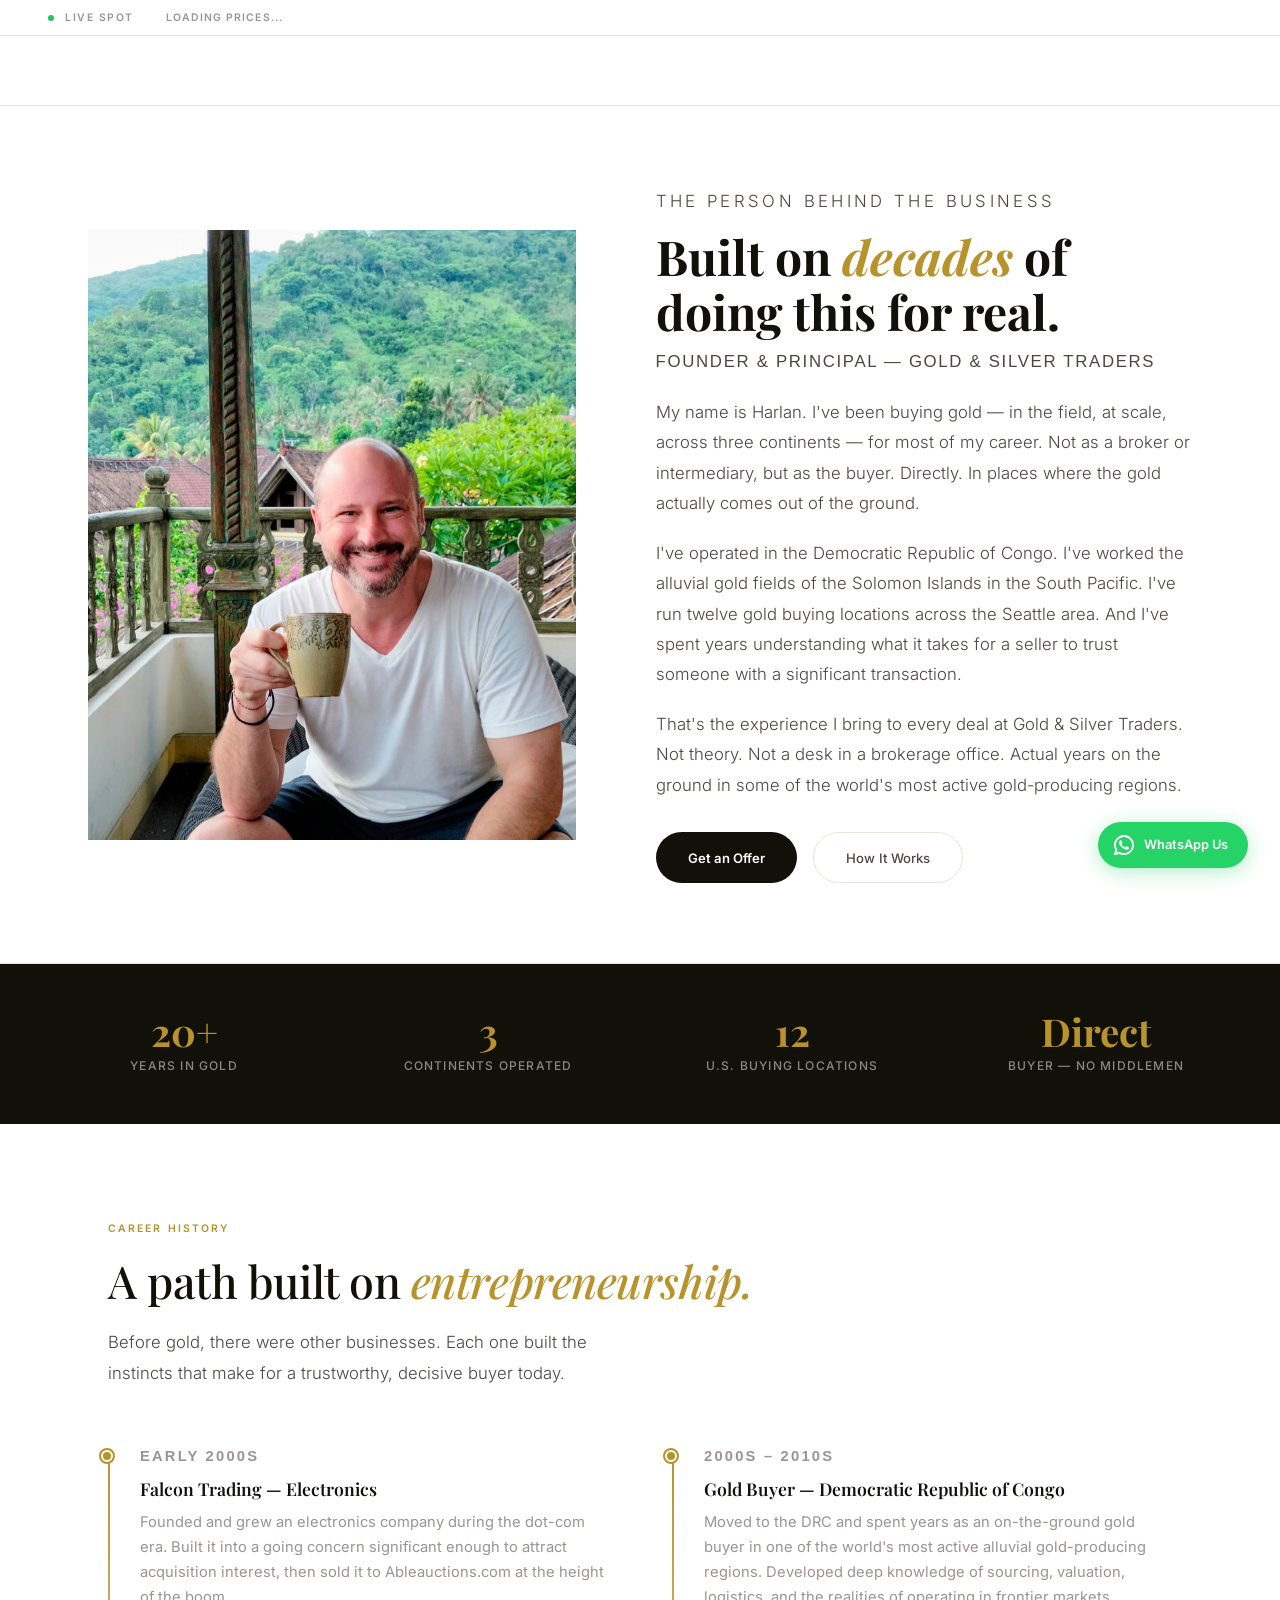
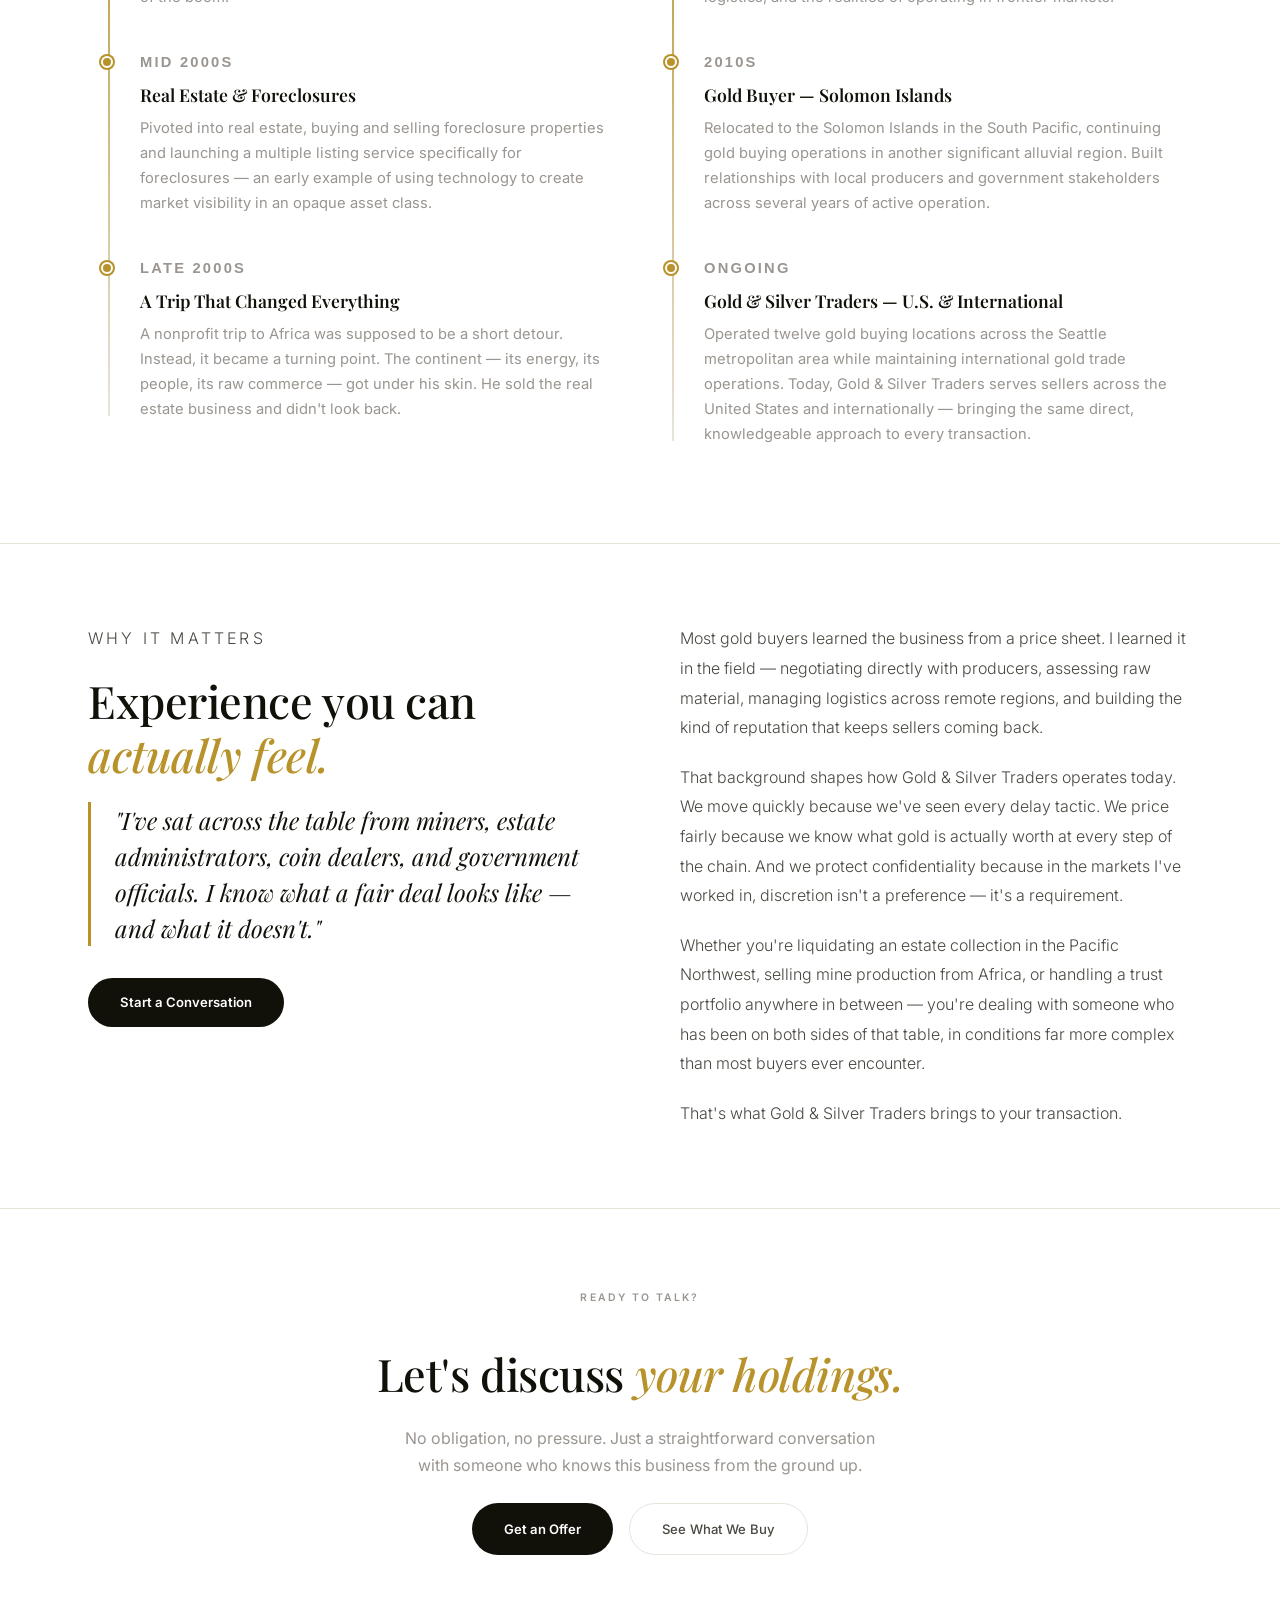
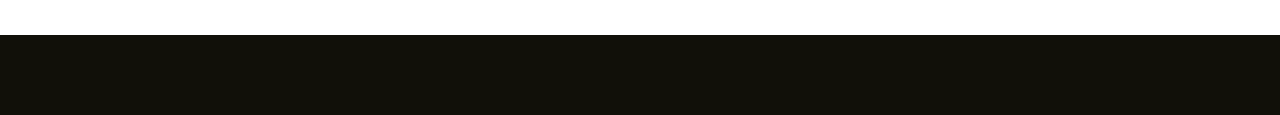
==== commit 27d00442: "Add files via upload" ====
--- a/about.html
+++ b/about.html
@@ -447,5 +447,10 @@
 
   <script src="shared.js"></script>
   <script>renderTicker(); renderNav('about'); renderFooter();</script>
+  <!-- WhatsApp Float -->
+  <a href="https://wa.me/14252691221" class="wa-float" target="_blank" rel="noopener" aria-label="Chat on WhatsApp">
+    <svg xmlns="http://www.w3.org/2000/svg" viewBox="0 0 24 24" fill="currentColor"><path d="M17.472 14.382c-.297-.149-1.758-.867-2.03-.967-.273-.099-.471-.148-.67.15-.197.297-.767.966-.94 1.164-.173.199-.347.223-.644.075-.297-.15-1.255-.463-2.39-1.475-.883-.788-1.48-1.761-1.653-2.059-.173-.297-.018-.458.13-.606.134-.133.298-.347.446-.52.149-.174.198-.298.298-.497.099-.198.05-.371-.025-.52-.075-.149-.669-1.612-.916-2.207-.242-.579-.487-.5-.669-.51-.173-.008-.371-.01-.57-.01-.198 0-.52.074-.792.372-.272.297-1.04 1.016-1.04 2.479 0 1.462 1.065 2.875 1.213 3.074.149.198 2.096 3.2 5.077 4.487.709.306 1.262.489 1.694.625.712.227 1.36.195 1.871.118.571-.085 1.758-.719 2.006-1.413.248-.694.248-1.289.173-1.413-.074-.124-.272-.198-.57-.347z"/><path d="M12 0C5.373 0 0 5.373 0 12c0 2.115.549 4.1 1.51 5.833L.057 23.215a.75.75 0 00.928.928l5.382-1.453A11.952 11.952 0 0012 24c6.627 0 12-5.373 12-12S18.627 0 12 0zm0 21.75a9.711 9.711 0 01-4.953-1.354l-.355-.211-3.676.993.992-3.588-.232-.37A9.712 9.712 0 012.25 12C2.25 6.615 6.615 2.25 12 2.25S21.75 6.615 21.75 12 17.385 21.75 12 21.75z"/></svg>
+    <span>WhatsApp Us</span>
+  </a>
 </body>
 </html>
--- a/style.css
+++ b/style.css
@@ -1,213 +1,156 @@
-/* ── GOOGLE FONTS ── */
-@import url('https://fonts.googleapis.com/css2?family=Cormorant:ital,wght@0,300;0,400;0,600;1,300;1,400;1,600&family=Jost:wght@300;400;500;600&display=swap');
+@import url('https://fonts.googleapis.com/css2?family=Playfair+Display:ital,wght@0,400;0,500;0,700;1,400;1,500&family=Inter:wght@300;400;500;600&display=swap');
 
 :root {
-  --gold:        #C9A84C;
-  --gold-light:  #E2C06A;
-  --gold-pale:   rgba(201,168,76,0.12);
-  --gold-rule:   rgba(201,168,76,0.25);
-  --black:       #0A0906;
-  --dark:        #111009;
-  --card:        #16140C;
-  --border:      rgba(201,168,76,0.15);
-  --border2:     rgba(255,255,255,0.06);
-  --white:       #F5F0E8;
-  --text:        rgba(245,240,232,0.65);
-  --muted:       rgba(245,240,232,0.38);
+  --gold:       #B8922A;
+  --gold-light: #D4A940;
+  --gold-pale:  #F9F4EA;
+  --white:      #FFFFFF;
+  --bg:         #FAFAF8;
+  --ink:        #111009;
+  --text:       #4A4740;
+  --muted:      #9A9590;
+  --border:     #E8E4DC;
+  --radius:     50px;
 }
 
 *, *::before, *::after { box-sizing: border-box; margin: 0; padding: 0; }
 html { scroll-behavior: smooth; }
 
 body {
-  background: var(--black);
-  color: var(--white);
-  font-family: 'Jost', sans-serif;
+  background: var(--white);
+  color: var(--ink);
+  font-family: 'Inter', sans-serif;
   font-size: 16px;
   line-height: 1.7;
   overflow-x: hidden;
 }
 
-/* ── TICKER BAR ── */
+/* ── TICKER ── */
 .ticker-bar {
-  background: var(--dark);
+  background: var(--white);
   border-bottom: 1px solid var(--border);
-  padding: 0.6rem 3rem;
-  display: flex;
-  align-items: center;
-  gap: 2.5rem;
-  overflow: hidden;
-  position: relative;
-  z-index: 950;
+  padding: 0.55rem 3rem;
+  display: flex;
+  align-items: center;
+  gap: 2rem;
   flex-wrap: wrap;
 }
+.ticker-dot {
+  width: 6px; height: 6px;
+  border-radius: 50%;
+  background: #22C55E;
+  display: inline-block;
+  margin-right: 0.4rem;
+  animation: pulse 2s infinite;
+}
+@keyframes pulse { 0%,100%{opacity:1} 50%{opacity:0.3} }
 
 .ticker-label {
-  font-family: 'Jost', sans-serif;
-  font-size: 0.6rem;
-  font-weight: 600;
-  letter-spacing: 0.2em;
+  font-size: 0.65rem;
+  font-weight: 600;
+  letter-spacing: 0.15em;
   text-transform: uppercase;
-  color: var(--gold);
+  color: var(--muted);
   white-space: nowrap;
   flex-shrink: 0;
 }
-
-.ticker-items {
-  display: flex;
-  gap: 2.5rem;
-  flex-wrap: wrap;
-}
-
-.ticker-item {
-  display: flex;
-  align-items: center;
-  gap: 0.6rem;
-  white-space: nowrap;
-}
-
-.ticker-metal {
-  font-family: 'Jost', sans-serif;
-  font-size: 0.68rem;
-  font-weight: 600;
-  letter-spacing: 0.12em;
-  text-transform: uppercase;
-  color: var(--muted);
-}
-
-.ticker-price {
-  font-family: 'Cormorant', serif;
-  font-size: 1rem;
-  font-weight: 600;
-  color: var(--white);
-}
-
-.ticker-change {
-  font-size: 0.7rem;
-  font-weight: 500;
-  padding: 0.1rem 0.4rem;
-}
-.ticker-change.up   { color: #4ADE80; }
-.ticker-change.down { color: #F87171; }
-
-.ticker-dot {
-  width: 5px; height: 5px;
-  border-radius: 50%;
-  background: var(--gold);
-  animation: pulse 2s infinite;
-  flex-shrink: 0;
-}
-
-@keyframes pulse {
-  0%, 100% { opacity: 1; }
-  50% { opacity: 0.3; }
-}
+.ticker-items { display: flex; gap: 2rem; flex-wrap: wrap; }
+.ticker-item { display: flex; align-items: center; gap: 0.5rem; white-space: nowrap; }
+.ticker-metal { font-size: 0.65rem; font-weight: 600; letter-spacing: 0.1em; text-transform: uppercase; color: var(--muted); }
+.ticker-price { font-family: 'Playfair Display', serif; font-size: 0.95rem; font-weight: 500; color: var(--ink); }
+.ticker-change { font-size: 0.68rem; font-weight: 500; }
+.ticker-change.up { color: #16A34A; }
+.ticker-change.down { color: #DC2626; }
 
 /* ── NAV ── */
 nav {
   position: sticky;
   top: 0;
   z-index: 900;
-  background: rgba(10,9,6,0.92);
-  backdrop-filter: blur(16px);
-  -webkit-backdrop-filter: blur(16px);
+  background: rgba(255,255,255,0.96);
+  backdrop-filter: blur(12px);
   border-bottom: 1px solid var(--border);
   display: flex;
   justify-content: space-between;
   align-items: center;
   padding: 0 3rem;
-  height: 72px;
+  height: 70px;
 }
 
 .nav-logo {
-  font-family: 'Cormorant', serif;
-  font-size: 1.25rem;
-  font-weight: 600;
-  color: var(--white);
-  text-decoration: none;
-  letter-spacing: 0.04em;
+  font-family: 'Playfair Display', serif;
+  font-size: 1.15rem;
+  font-weight: 700;
+  color: var(--ink);
+  text-decoration: none;
+  letter-spacing: 0.01em;
 }
 .nav-logo span { color: var(--gold); }
 
-.nav-links {
-  display: flex;
-  align-items: center;
-  gap: 0;
-  list-style: none;
-}
-
+.nav-links { display: flex; align-items: center; gap: 0.25rem; list-style: none; }
 .nav-links > li { position: relative; }
 
 .nav-links > li > a {
   display: flex;
   align-items: center;
   gap: 0.3rem;
-  padding: 0 1.1rem;
-  height: 72px;
-  font-family: 'Jost', sans-serif;
-  font-size: 0.78rem;
-  font-weight: 500;
-  letter-spacing: 0.08em;
-  text-transform: uppercase;
-  color: var(--text);
-  text-decoration: none;
-  transition: color 0.2s;
+  padding: 0.5rem 0.9rem;
+  font-size: 0.82rem;
+  font-weight: 500;
+  color: var(--text);
+  text-decoration: none;
+  border-radius: var(--radius);
+  transition: background 0.2s, color 0.2s;
   white-space: nowrap;
 }
-.nav-links > li > a:hover,
-.nav-links > li > a.active { color: var(--gold-light); }
+.nav-links > li > a:hover { background: var(--bg); color: var(--ink); }
+.nav-links > li > a.active { color: var(--ink); font-weight: 600; }
 
 .chevron { font-size: 0.5rem; transition: transform 0.2s; }
+.nav-links > li:hover .chevron { transform: rotate(180deg); }
 
 .dropdown {
   position: absolute;
-  top: 100%;
+  top: calc(100% + 8px);
   left: 0;
-  background: var(--card);
+  background: var(--white);
   border: 1px solid var(--border);
+  border-radius: 16px;
   min-width: 200px;
-  box-shadow: 0 24px 48px rgba(0,0,0,0.6);
+  box-shadow: 0 8px 32px rgba(0,0,0,0.1);
   opacity: 0;
   pointer-events: none;
-  transform: translateY(6px);
+  transform: translateY(4px);
   transition: opacity 0.2s, transform 0.2s;
+  overflow: hidden;
+  padding: 0.4rem;
 }
 .nav-links > li:hover .dropdown { opacity: 1; pointer-events: all; transform: translateY(0); }
-.nav-links > li:hover .chevron { transform: rotate(180deg); }
 
 .dropdown a {
   display: block;
-  padding: 0.8rem 1.25rem;
-  font-size: 0.75rem;
-  font-weight: 500;
-  letter-spacing: 0.08em;
-  text-transform: uppercase;
-  color: var(--text);
-  text-decoration: none;
-  border-bottom: 1px solid var(--border2);
+  padding: 0.65rem 1rem;
+  font-size: 0.82rem;
+  font-weight: 500;
+  color: var(--text);
+  text-decoration: none;
+  border-radius: 10px;
   transition: background 0.15s, color 0.15s;
 }
-.dropdown a:last-child { border-bottom: none; }
-.dropdown a:hover { background: var(--gold-pale); color: var(--gold-light); }
-
+.dropdown a:hover { background: var(--bg); color: var(--ink); }
+
+/* CTA button in nav */
 .nav-cta {
-  margin-left: 1.5rem;
-  padding: 0.6rem 1.5rem !important;
-  height: auto !important;
-  background: transparent !important;
-  border: 1px solid var(--gold) !important;
-  color: var(--gold) !important;
-  font-family: 'Jost', sans-serif !important;
-  font-weight: 500 !important;
-  font-size: 0.75rem !important;
-  letter-spacing: 0.1em !important;
-  text-transform: uppercase !important;
-  transition: background 0.2s, color 0.2s !important;
-}
-.nav-cta:hover {
-  background: var(--gold) !important;
-  color: var(--black) !important;
-}
+  margin-left: 0.5rem;
+  padding: 0.6rem 1.4rem !important;
+  background: var(--ink) !important;
+  color: var(--white) !important;
+  border-radius: var(--radius) !important;
+  font-weight: 600 !important;
+  font-size: 0.8rem !important;
+  transition: background 0.2s, transform 0.15s !important;
+}
+.nav-cta:hover { background: var(--gold) !important; transform: translateY(-1px) !important; }
 
 .nav-toggle {
   display: none;
@@ -218,333 +161,371 @@
   gap: 5px;
   padding: 4px;
 }
-.nav-toggle span { display: block; width: 22px; height: 1px; background: var(--white); transition: all 0.2s; }
+.nav-toggle span { display: block; width: 22px; height: 2px; background: var(--ink); }
 
 /* ── BUTTONS ── */
 .btn-primary {
-  display: inline-block;
-  padding: 0.85rem 2.2rem;
+  display: inline-flex;
+  align-items: center;
+  gap: 0.5rem;
+  padding: 0.85rem 2rem;
+  background: var(--ink);
+  color: var(--white);
+  font-family: 'Inter', sans-serif;
+  font-size: 0.82rem;
+  font-weight: 600;
+  text-decoration: none;
+  border-radius: var(--radius);
+  transition: background 0.2s, transform 0.15s;
+}
+.btn-primary:hover { background: var(--gold); transform: translateY(-1px); }
+
+.btn-outline {
+  display: inline-flex;
+  align-items: center;
+  gap: 0.5rem;
+  padding: 0.85rem 2rem;
+  border: 1.5px solid var(--border);
+  color: var(--text);
+  font-family: 'Inter', sans-serif;
+  font-size: 0.82rem;
+  font-weight: 500;
+  text-decoration: none;
+  border-radius: var(--radius);
+  transition: border-color 0.2s, color 0.2s, transform 0.15s;
+}
+.btn-outline:hover { border-color: var(--ink); color: var(--ink); transform: translateY(-1px); }
+
+.btn-gold {
+  display: inline-flex;
+  align-items: center;
+  gap: 0.5rem;
+  padding: 0.85rem 2rem;
   background: var(--gold);
-  color: var(--black);
-  font-family: 'Jost', sans-serif;
-  font-size: 0.75rem;
-  font-weight: 600;
-  letter-spacing: 0.12em;
-  text-transform: uppercase;
-  text-decoration: none;
+  color: var(--white);
+  font-family: 'Inter', sans-serif;
+  font-size: 0.82rem;
+  font-weight: 600;
+  text-decoration: none;
+  border-radius: var(--radius);
   transition: background 0.2s, transform 0.15s;
 }
-.btn-primary:hover { background: var(--gold-light); transform: translateY(-2px); }
-
-.btn-outline {
-  display: inline-block;
-  padding: 0.85rem 2.2rem;
-  border: 1px solid var(--border);
-  color: var(--gold);
-  font-family: 'Jost', sans-serif;
-  font-size: 0.75rem;
-  font-weight: 500;
-  letter-spacing: 0.12em;
-  text-transform: uppercase;
-  text-decoration: none;
-  transition: border-color 0.2s, background 0.2s, transform 0.15s;
-}
-.btn-outline:hover { border-color: var(--gold); background: var(--gold-pale); transform: translateY(-2px); }
-
-/* ── SECTION BASE ── */
+.btn-gold:hover { background: var(--gold-light); transform: translateY(-1px); }
+
+/* ── SECTIONS ── */
 .section-inner {
-  max-width: 1200px;
+  max-width: 1160px;
   margin: 0 auto;
-  padding: 7rem 3rem;
-  position: relative;
-  z-index: 1;
+  padding: 6rem 3rem;
 }
 
 .section-label {
-  font-family: 'Jost', sans-serif;
-  font-size: 0.6rem;
-  font-weight: 600;
-  letter-spacing: 0.28em;
+  font-size: 0.65rem;
+  font-weight: 600;
+  letter-spacing: 0.2em;
   text-transform: uppercase;
   color: var(--gold);
+  margin-bottom: 1rem;
+}
+
+h2 {
+  font-family: 'Playfair Display', serif;
+  font-size: clamp(2rem, 3.5vw, 3rem);
+  font-weight: 500;
+  color: var(--ink);
+  line-height: 1.2;
   margin-bottom: 1.25rem;
-  display: flex;
-  align-items: center;
-  gap: 0.75rem;
-}
-.section-label::before {
-  content: '';
-  display: inline-block;
-  width: 24px;
-  height: 1px;
-  background: var(--gold);
-}
-
-h2 {
-  font-family: 'Cormorant', serif;
-  font-size: clamp(2.4rem, 4vw, 3.5rem);
-  font-weight: 400;
-  color: var(--white);
-  line-height: 1.15;
-  margin-bottom: 1.5rem;
-  letter-spacing: 0.01em;
-}
-h2 em { font-style: italic; color: var(--gold-light); }
+  letter-spacing: -0.01em;
+}
+h2 em { font-style: italic; color: var(--gold); }
 
 .section-lead {
-  font-size: 1rem;
+  font-size: 1.05rem;
   color: var(--text);
   font-weight: 300;
   max-width: 520px;
-  margin-bottom: 3rem;
-  line-height: 1.85;
-}
-
-/* ── CARDS ── */
-.card {
-  background: var(--card);
-  border: 1px solid var(--border2);
-  border-top: 1px solid var(--border);
-  padding: 2.25rem;
-  position: relative;
-  overflow: hidden;
-  transition: border-color 0.3s, transform 0.2s;
-}
-.card:hover { border-color: var(--gold-rule); transform: translateY(-3px); }
-
+  margin-bottom: 2.5rem;
+  line-height: 1.8;
+}
+
+/* ── FEATURE LIST (checkmarks) ── */
+.feature-list {
+  display: flex;
+  flex-direction: column;
+  gap: 1rem;
+  margin-top: 0.5rem;
+}
+.feature-item {
+  display: flex;
+  align-items: flex-start;
+  gap: 0.85rem;
+  font-size: 0.95rem;
+  color: var(--text);
+  line-height: 1.6;
+}
+.feature-icon {
+  width: 22px; height: 22px;
+  border-radius: 50%;
+  background: var(--gold-pale);
+  border: 1px solid rgba(184,146,42,0.25);
+  display: flex;
+  align-items: center;
+  justify-content: center;
+  flex-shrink: 0;
+  margin-top: 1px;
+  font-size: 0.65rem;
+  color: var(--gold);
+}
+
+/* ── CARD GRID ── */
 .card-grid {
   display: grid;
   grid-template-columns: repeat(auto-fit, minmax(260px, 1fr));
-  gap: 1px;
-  background: var(--border2);
-  border: 1px solid var(--border2);
-  margin-top: 3rem;
-}
-.card-grid .card { border: none; }
+  gap: 1.25rem;
+  margin-top: 2.5rem;
+}
+
+.card {
+  background: var(--bg);
+  border: 1px solid var(--border);
+  border-radius: 20px;
+  padding: 2rem;
+  transition: box-shadow 0.2s, transform 0.2s;
+}
+.card:hover { box-shadow: 0 8px 32px rgba(0,0,0,0.07); transform: translateY(-2px); }
 
 .card-num {
-  font-family: 'Jost', sans-serif;
-  font-size: 0.58rem;
-  font-weight: 600;
-  letter-spacing: 0.2em;
+  font-size: 0.62rem;
+  font-weight: 600;
+  letter-spacing: 0.15em;
+  text-transform: uppercase;
   color: var(--gold);
-  margin-bottom: 1.25rem;
+  margin-bottom: 0.85rem;
 }
 .card h3 {
-  font-family: 'Cormorant', serif;
-  font-size: 1.3rem;
-  font-weight: 600;
-  color: var(--white);
-  margin-bottom: 0.6rem;
-}
-.card p { font-size: 0.9rem; color: var(--text); line-height: 1.75; }
-
-/* ── DIVIDER ── */
-.gold-strip {
-  background: var(--dark);
-  border-top: 1px solid var(--border);
+  font-family: 'Playfair Display', serif;
+  font-size: 1.1rem;
+  font-weight: 500;
+  color: var(--ink);
+  margin-bottom: 0.5rem;
+}
+.card p { font-size: 0.88rem; color: var(--text); line-height: 1.7; }
+
+/* ── TAGS ── */
+.tag-group { display: flex; flex-wrap: wrap; gap: 0.6rem; margin-top: 1rem; }
+.tag {
+  border: 1.5px solid var(--border);
+  padding: 0.45rem 1rem;
+  font-size: 0.78rem;
+  font-weight: 500;
+  color: var(--text);
+  border-radius: var(--radius);
+  transition: border-color 0.2s, color 0.2s;
+}
+.tag:hover { border-color: var(--gold); color: var(--gold); }
+
+/* ── DIVIDER STRIP ── */
+.strip {
+  background: var(--gold-pale);
+  border-top: 1px solid rgba(184,146,42,0.15);
+  border-bottom: 1px solid rgba(184,146,42,0.15);
+  padding: 1.5rem 3rem;
+  text-align: center;
+  font-size: 0.9rem;
+  color: var(--text);
+}
+.strip strong { color: var(--ink); font-weight: 600; }
+.strip a { color: var(--gold); text-decoration: none; font-weight: 600; }
+
+/* ── PAGE HERO (inner pages) ── */
+.page-hero {
+  background: var(--bg);
   border-bottom: 1px solid var(--border);
+  padding: 5rem 3rem 4rem;
   text-align: center;
-  padding: 1.5rem 3rem;
-  font-size: 0.88rem;
-  color: var(--text);
-  position: relative;
-  z-index: 1;
-}
-.gold-strip strong { color: var(--gold-light); }
-.gold-strip a { color: var(--gold); text-decoration: none; }
-.gold-strip a:hover { text-decoration: underline; }
-
-/* ── PAGE HERO ── */
-.page-hero {
-  background: var(--dark);
-  border-bottom: 1px solid var(--border);
-  padding: 5rem 3rem 4.5rem;
-  text-align: center;
-  position: relative;
-  overflow: hidden;
-}
-.page-hero::after {
-  content: '';
-  position: absolute;
-  bottom: 0; left: 50%; transform: translateX(-50%);
-  width: 60%; height: 1px;
-  background: linear-gradient(90deg, transparent, var(--gold-rule), transparent);
 }
 .page-hero h1 {
-  font-family: 'Cormorant', serif;
-  font-size: clamp(2.5rem, 6vw, 4.5rem);
-  font-weight: 300;
-  color: var(--white);
+  font-family: 'Playfair Display', serif;
+  font-size: clamp(2.4rem, 5vw, 4rem);
+  font-weight: 500;
+  color: var(--ink);
   margin-bottom: 1rem;
-  letter-spacing: 0.02em;
-  line-height: 1.1;
-}
-.page-hero h1 em { font-style: italic; color: var(--gold-light); }
-.page-hero p {
-  font-size: 1rem;
-  color: var(--text);
-  max-width: 480px;
-  margin: 0 auto;
-  font-weight: 300;
-}
+  line-height: 1.15;
+  letter-spacing: -0.01em;
+}
+.page-hero h1 em { font-style: italic; color: var(--gold); }
+.page-hero p { font-size: 1rem; color: var(--text); max-width: 480px; margin: 0 auto; font-weight: 300; line-height: 1.8; }
 
 /* ── FAQ ── */
-.faq-list { display: flex; flex-direction: column; }
-.faq-item { border-bottom: 1px solid var(--border2); }
+.faq-list { display: flex; flex-direction: column; margin-top: 1.5rem; }
+.faq-item { border-bottom: 1px solid var(--border); }
 .faq-q {
   display: flex;
   justify-content: space-between;
   align-items: center;
-  padding: 1.5rem 0;
-  font-family: 'Cormorant', serif;
-  font-size: 1.15rem;
-  font-weight: 600;
-  color: var(--white);
+  padding: 1.4rem 0;
+  font-family: 'Playfair Display', serif;
+  font-size: 1.05rem;
+  font-weight: 500;
+  color: var(--ink);
   cursor: pointer;
   gap: 1rem;
 }
 .faq-icon {
   flex-shrink: 0;
-  width: 24px; height: 24px;
-  border: 1px solid var(--border);
-  color: var(--gold);
+  width: 28px; height: 28px;
+  border-radius: 50%;
+  border: 1.5px solid var(--border);
+  color: var(--text);
   display: flex;
   align-items: center;
   justify-content: center;
   font-size: 0.9rem;
-  font-family: 'Jost', sans-serif;
-  transition: background 0.2s;
-}
-.faq-item.open .faq-icon { background: var(--gold); color: var(--black); border-color: var(--gold); }
+  font-family: 'Inter', sans-serif;
+  transition: background 0.2s, border-color 0.2s, color 0.2s;
+}
+.faq-item.open .faq-icon { background: var(--ink); border-color: var(--ink); color: var(--white); }
 .faq-a {
   display: none;
-  padding-bottom: 1.5rem;
-  font-size: 0.93rem;
+  padding-bottom: 1.4rem;
+  font-size: 0.95rem;
   color: var(--text);
   line-height: 1.85;
   max-width: 680px;
+  font-weight: 300;
 }
 .faq-item.open .faq-a { display: block; }
 
 /* ── CONTACT ── */
-.contact-grid {
-  display: grid;
-  grid-template-columns: 1fr 1.4fr;
-  gap: 5rem;
-  align-items: start;
-}
-.contact-info p { color: var(--text); font-size: 0.98rem; margin-bottom: 2rem; font-weight: 300; line-height: 1.85; }
+.contact-grid { display: grid; grid-template-columns: 1fr 1.4fr; gap: 5rem; align-items: start; }
+.contact-info p { color: var(--text); font-size: 0.97rem; margin-bottom: 2rem; font-weight: 300; line-height: 1.85; }
 .contact-detail { display: flex; flex-direction: column; gap: 1.5rem; margin-top: 2.5rem; }
-.c-row { display: flex; flex-direction: column; gap: 0.3rem; }
-.c-label {
-  font-family: 'Jost', sans-serif;
-  font-size: 0.6rem;
-  font-weight: 600;
-  letter-spacing: 0.22em;
-  text-transform: uppercase;
-  color: var(--gold);
-}
-.c-value { font-family: 'Cormorant', serif; font-size: 1.1rem; color: var(--white); }
-.c-value a { color: var(--gold-light); text-decoration: none; }
-.c-value a:hover { text-decoration: underline; }
+.c-row { display: flex; flex-direction: column; gap: 0.25rem; }
+.c-label { font-size: 0.62rem; font-weight: 600; letter-spacing: 0.18em; text-transform: uppercase; color: var(--gold); }
+.c-value { font-family: 'Playfair Display', serif; font-size: 1.05rem; color: var(--ink); }
+.c-value a { color: var(--ink); text-decoration: none; }
+.c-value a:hover { color: var(--gold); }
 
 .form-card {
-  background: var(--card);
+  background: var(--bg);
   border: 1px solid var(--border);
+  border-radius: 24px;
   padding: 2.5rem;
 }
 .form-card h3 {
-  font-family: 'Cormorant', serif;
-  font-size: 1.5rem;
-  font-weight: 600;
-  color: var(--white);
+  font-family: 'Playfair Display', serif;
+  font-size: 1.4rem;
+  font-weight: 500;
+  color: var(--ink);
   margin-bottom: 1.75rem;
-  padding-bottom: 1rem;
-  border-bottom: 1px solid var(--border2);
-}
-.form-row { display: flex; flex-direction: column; gap: 1.1rem; }
+  padding-bottom: 1.25rem;
+  border-bottom: 1px solid var(--border);
+}
+.form-row { display: flex; flex-direction: column; gap: 1rem; }
 .form-field { display: flex; flex-direction: column; gap: 0.4rem; }
 
-label {
-  font-family: 'Jost', sans-serif;
-  font-size: 0.6rem;
-  font-weight: 600;
-  letter-spacing: 0.15em;
-  text-transform: uppercase;
-  color: var(--muted);
-}
+label { font-size: 0.65rem; font-weight: 600; letter-spacing: 0.12em; text-transform: uppercase; color: var(--muted); }
 
 input, select, textarea {
-  background: rgba(255,255,255,0.04);
-  border: 1px solid var(--border2);
-  color: var(--white);
-  font-family: 'Jost', sans-serif;
+  background: var(--white);
+  border: 1.5px solid var(--border);
+  color: var(--ink);
+  font-family: 'Inter', sans-serif;
   font-size: 0.95rem;
   padding: 0.75rem 1rem;
+  border-radius: 12px;
   outline: none;
   transition: border-color 0.2s;
   width: 100%;
 }
 input:focus, select:focus, textarea:focus { border-color: var(--gold); }
-select option { background: var(--card); }
-textarea { min-height: 110px; resize: vertical; }
+textarea { min-height: 100px; resize: vertical; }
 
 .form-submit {
   margin-top: 0.5rem;
   width: 100%;
-  padding: 1rem;
-  background: var(--gold);
-  color: var(--black);
+  padding: 0.95rem;
+  background: var(--ink);
+  color: var(--white);
   border: none;
-  font-family: 'Jost', sans-serif;
-  font-size: 0.75rem;
-  font-weight: 600;
-  letter-spacing: 0.12em;
-  text-transform: uppercase;
+  border-radius: var(--radius);
+  font-family: 'Inter', sans-serif;
+  font-size: 0.82rem;
+  font-weight: 600;
   cursor: pointer;
   transition: background 0.2s;
 }
-.form-submit:hover { background: var(--gold-light); }
+.form-submit:hover { background: var(--gold); }
 
 /* ── FOOTER ── */
 footer {
-  background: var(--dark);
-  border-top: 1px solid var(--border);
+  background: var(--ink);
   padding: 2.5rem 3rem;
   display: flex;
   justify-content: space-between;
   align-items: center;
   flex-wrap: wrap;
   gap: 1rem;
-  position: relative;
-  z-index: 1;
-}
-footer p { font-size: 0.75rem; color: var(--muted); letter-spacing: 0.04em; }
-footer a { color: var(--gold); text-decoration: none; }
-footer a:hover { text-decoration: underline; }
+}
+footer p { font-size: 0.75rem; color: rgba(255,255,255,0.4); letter-spacing: 0.03em; }
+footer a { color: rgba(255,255,255,0.6); text-decoration: none; }
+footer a:hover { color: var(--gold); }
 
 /* ── ANIMATIONS ── */
 @keyframes fadeUp {
-  from { opacity: 0; transform: translateY(20px); }
+  from { opacity: 0; transform: translateY(18px); }
   to   { opacity: 1; transform: translateY(0); }
 }
-.fade-up   { animation: fadeUp 0.9s ease forwards; }
-.fade-up-2 { animation: fadeUp 0.9s 0.15s ease forwards; opacity: 0; }
-.fade-up-3 { animation: fadeUp 0.9s 0.3s ease forwards; opacity: 0; }
-.fade-up-4 { animation: fadeUp 0.9s 0.45s ease forwards; opacity: 0; }
+.fade-up   { animation: fadeUp 0.7s ease forwards; }
+.fade-up-2 { animation: fadeUp 0.7s 0.12s ease forwards; opacity: 0; }
+.fade-up-3 { animation: fadeUp 0.7s 0.24s ease forwards; opacity: 0; }
+.fade-up-4 { animation: fadeUp 0.7s 0.36s ease forwards; opacity: 0; }
 
 /* ── RESPONSIVE ── */
 @media (max-width: 860px) {
   nav { padding: 0 1.5rem; }
-  .ticker-bar { padding: 0.6rem 1.5rem; gap: 1.5rem; }
-  .nav-links { display: none; flex-direction: column; position: absolute; top: 72px; left: 0; right: 0; background: var(--dark); border-bottom: 1px solid var(--border); padding: 1rem 0; }
+  .ticker-bar { padding: 0.5rem 1.5rem; }
+  .nav-links { display: none; flex-direction: column; position: absolute; top: 70px; left: 0; right: 0; background: var(--white); border-bottom: 1px solid var(--border); padding: 1rem; gap: 0.25rem; }
   .nav-links.open { display: flex; }
-  .nav-links > li > a { height: auto; padding: 0.75rem 1.5rem; }
-  .dropdown { position: static; opacity: 1; pointer-events: all; transform: none; box-shadow: none; border: none; border-left: 1px solid var(--gold-rule); margin-left: 1.5rem; }
+  .nav-links > li > a { height: auto; }
+  .dropdown { position: static; opacity: 1; pointer-events: all; transform: none; box-shadow: none; padding: 0.25rem 0 0.25rem 1rem; }
   .nav-toggle { display: flex; }
   .section-inner { padding: 4rem 1.5rem; }
   .contact-grid { grid-template-columns: 1fr; gap: 2.5rem; }
   footer { padding: 2rem 1.5rem; flex-direction: column; align-items: flex-start; }
   .page-hero { padding: 3.5rem 1.5rem 3rem; }
 }
+
+/* ── WHATSAPP FLOAT BUTTON ── */
+.wa-float {
+  position: fixed;
+  bottom: 2rem;
+  right: 2rem;
+  z-index: 9999;
+  display: flex;
+  align-items: center;
+  gap: 0.6rem;
+  background: #25D366;
+  color: #fff;
+  text-decoration: none;
+  padding: 0.75rem 1.25rem 0.75rem 1rem;
+  border-radius: 50px;
+  font-family: 'Inter', sans-serif;
+  font-size: 0.8rem;
+  font-weight: 600;
+  box-shadow: 0 4px 20px rgba(37,211,102,0.35);
+  transition: transform 0.2s, box-shadow 0.2s;
+}
+.wa-float:hover {
+  transform: translateY(-2px);
+  box-shadow: 0 8px 28px rgba(37,211,102,0.45);
+}
+.wa-float svg {
+  width: 20px;
+  height: 20px;
+  flex-shrink: 0;
+}
+@media (max-width: 600px) {
+  .wa-float span { display: none; }
+  .wa-float { padding: 0.85rem; border-radius: 50%; }
+}
